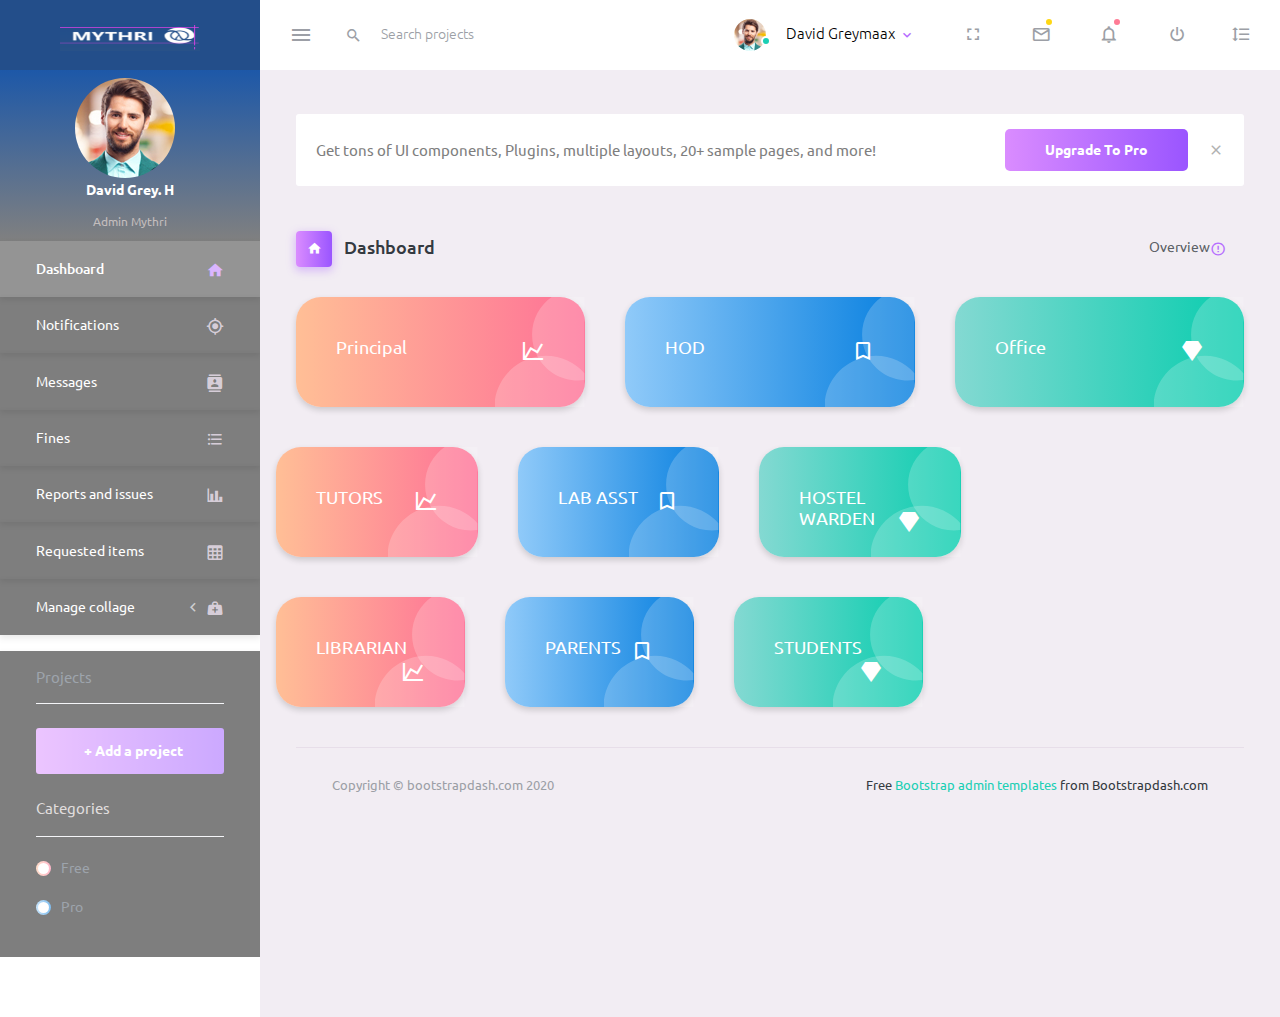
==== index.html @ 99cc6951 "Update index.html" ====
<!DOCTYPE html>
<html lang="en">
  <head>
    <!-- Required meta tags -->
    <meta charset="utf-8">
    <meta name="viewport" content="width=device-width, initial-scale=1, shrink-to-fit=no">
    <title>Purple Admin</title>
    <!-- plugins:css -->
    <link rel="stylesheet" href="assets/vendors/mdi/css/materialdesignicons.min.css">
    <link rel="stylesheet" href="assets/vendors/css/vendor.bundle.base.css">
    <!-- endinject -->
    <!-- Plugin css for this page -->
    <!-- End plugin css for this page -->
    <!-- inject:css -->
    <!-- endinject -->
    <!-- Layout styles -->
    <link rel="stylesheet" href="assets/css/style.css">
    <!-- End layout styles -->
    <link rel="shortcut icon" href="assets/images/favicon.ico" />
  </head>
  <body>
    <div class="container-scroller">
      <!-- partial:partials/_navbar.html -->
      <nav class="navbar default-layout-navbar col-lg-12 col-12 p-0 fixed-top d-flex flex-row">
        <div class="text-center navbar-brand-wrapper d-flex align-items-center justify-content-center">
          <a class="navbar-brand brand-logo" href="index.html"><img src="assets/images/logo.png" alt="logo" /></a>
          <a class="navbar-brand brand-logo-mini" href="index.html"><img src="assets/images/logo-mini.svg" alt="logo" /></a>
        </div>
        <div class="navbar-menu-wrapper d-flex align-items-stretch">
          <button class="navbar-toggler navbar-toggler align-self-center" type="button" data-toggle="minimize">
            <span class="mdi mdi-menu"></span>
          </button>
          <div class="search-field d-none d-md-block">
            <form class="d-flex align-items-center h-100" action="#">
              <div class="input-group">
                <div class="input-group-prepend bg-transparent">
                  <i class="input-group-text border-0 mdi mdi-magnify"></i>
                </div>
                <input type="text" class="form-control bg-transparent border-0" placeholder="Search projects">
              </div>
            </form>
          </div>
          <ul class="navbar-nav navbar-nav-right">
            <li class="nav-item nav-profile dropdown">
              <a class="nav-link dropdown-toggle" id="profileDropdown" href="#" data-toggle="dropdown" aria-expanded="false">
                <div class="nav-profile-img">
                  <img src="assets/images/faces/face1.jpg" alt="image">
                  <span class="availability-status online"></span>
                </div>
                <div class="nav-profile-text">
                  <p class="mb-1 text-black">David Greymaax</p>
                </div>
              </a>
              <div class="dropdown-menu navbar-dropdown" aria-labelledby="profileDropdown">
                <a class="dropdown-item" href="#">
                  <i class="mdi mdi-cached mr-2 text-success"></i> Activity Log </a>
                <div class="dropdown-divider"></div>
                <a class="dropdown-item" href="#">
                  <i class="mdi mdi-logout mr-2 text-primary"></i> Signout </a>
              </div>
            </li>
            <li class="nav-item d-none d-lg-block full-screen-link">
              <a class="nav-link">
                <i class="mdi mdi-fullscreen" id="fullscreen-button"></i>
              </a>
            </li>
            <li class="nav-item dropdown">
              <a class="nav-link count-indicator dropdown-toggle" id="messageDropdown" href="#" data-toggle="dropdown" aria-expanded="false">
                <i class="mdi mdi-email-outline"></i>
                <span class="count-symbol bg-warning"></span>
              </a>
              <div class="dropdown-menu dropdown-menu-right navbar-dropdown preview-list" aria-labelledby="messageDropdown">
                <h6 class="p-3 mb-0">Messages</h6>
                <div class="dropdown-divider"></div>
                <a class="dropdown-item preview-item">
                  <div class="preview-thumbnail">
                    <img src="assets/images/faces/face4.jpg" alt="image" class="profile-pic">
                  </div>
                  <div class="preview-item-content d-flex align-items-start flex-column justify-content-center">
                    <h6 class="preview-subject ellipsis mb-1 font-weight-normal">Mark send you a message</h6>
                    <p class="text-gray mb-0"> 1 Minutes ago </p>
                  </div>
                </a>
                <div class="dropdown-divider"></div>
                <a class="dropdown-item preview-item">
                  <div class="preview-thumbnail">
                    <img src="assets/images/faces/face2.jpg" alt="image" class="profile-pic">
                  </div>
                  <div class="preview-item-content d-flex align-items-start flex-column justify-content-center">
                    <h6 class="preview-subject ellipsis mb-1 font-weight-normal">Cregh send you a message</h6>
                    <p class="text-gray mb-0"> 15 Minutes ago </p>
                  </div>
                </a>
                <div class="dropdown-divider"></div>
                <a class="dropdown-item preview-item">
                  <div class="preview-thumbnail">
                    <img src="assets/images/faces/face3.jpg" alt="image" class="profile-pic">
                  </div>
                  <div class="preview-item-content d-flex align-items-start flex-column justify-content-center">
                    <h6 class="preview-subject ellipsis mb-1 font-weight-normal">Profile picture updated</h6>
                    <p class="text-gray mb-0"> 18 Minutes ago </p>
                  </div>
                </a>
                <div class="dropdown-divider"></div>
                <h6 class="p-3 mb-0 text-center">4 new messages</h6>
              </div>
            </li>
            <li class="nav-item dropdown">
              <a class="nav-link count-indicator dropdown-toggle" id="notificationDropdown" href="#" data-toggle="dropdown">
                <i class="mdi mdi-bell-outline"></i>
                <span class="count-symbol bg-danger"></span>
              </a>
              <div class="dropdown-menu dropdown-menu-right navbar-dropdown preview-list" aria-labelledby="notificationDropdown">
                <h6 class="p-3 mb-0">Notifications</h6>
                <div class="dropdown-divider"></div>
                <a class="dropdown-item preview-item">
                  <div class="preview-thumbnail">
                    <div class="preview-icon bg-success">
                      <i class="mdi mdi-calendar"></i>
                    </div>
                  </div>
                  <div class="preview-item-content d-flex align-items-start flex-column justify-content-center">
                    <h6 class="preview-subject font-weight-normal mb-1">Event today</h6>
                    <p class="text-gray ellipsis mb-0"> Just a reminder that you have an event today </p>
                  </div>
                </a>
                <div class="dropdown-divider"></div>
                <a class="dropdown-item preview-item">
                  <div class="preview-thumbnail">
                    <div class="preview-icon bg-warning">
                      <i class="mdi mdi-settings"></i>
                    </div>
                  </div>
                  <div class="preview-item-content d-flex align-items-start flex-column justify-content-center">
                    <h6 class="preview-subject font-weight-normal mb-1">Settings</h6>
                    <p class="text-gray ellipsis mb-0"> Update dashboard </p>
                  </div>
                </a>
                <div class="dropdown-divider"></div>
                <a class="dropdown-item preview-item">
                  <div class="preview-thumbnail">
                    <div class="preview-icon bg-info">
                      <i class="mdi mdi-link-variant"></i>
                    </div>
                  </div>
                  <div class="preview-item-content d-flex align-items-start flex-column justify-content-center">
                    <h6 class="preview-subject font-weight-normal mb-1">Launch Admin</h6>
                    <p class="text-gray ellipsis mb-0"> New admin wow! </p>
                  </div>
                </a>
                <div class="dropdown-divider"></div>
                <h6 class="p-3 mb-0 text-center">See all notifications</h6>
              </div>
            </li>
            <li class="nav-item nav-logout d-none d-lg-block">
              <a class="nav-link" href="#">
                <i class="mdi mdi-power"></i>
              </a>
            </li>
            <li class="nav-item nav-settings d-none d-lg-block">
              <a class="nav-link" href="#">
                <i class="mdi mdi-format-line-spacing"></i>
              </a>
            </li>
          </ul>
          <button class="navbar-toggler navbar-toggler-right d-lg-none align-self-center" type="button" data-toggle="offcanvas">
            <span class="mdi mdi-menu"></span>
          </button>
        </div>
      </nav>
      <!-- partial -->
      <div class="container-fluid page-body-wrapper">
        <!-- partial:partials/_sidebar.html -->
        <nav class="sidebar sidebar-offcanvas" id="sidebar">
          <ul class="nav">
            <li class="prof">
              <a href="#" class="nav-link">
                <div class="nav-profile-image">
                  <img src="assets/images/faces/face1.jpg" alt="profile"  class="prof-img">
                  <span class="login-status online"></span>
                  <!--change to offline or busy as needed-->
                </div>
                <div class="nav-profile-text d-flex flex-column">
                  <span class="font-weight-bold mb-2" style="text-align: center;">David Grey. H</span>
                  <span class="text-secondary text-small" style="text-align: center;">Admin Mythri</span>
                </div>
                <i class="mdi mdi-bookmark-check text-success nav-profile-badge"></i>
              </a>
            </li>
            <li class="nav-item">
              <a class="nav-link" href="index.html">
                <span class="menu-title">Dashboard</span>
                <i class="mdi mdi-home menu-icon"></i>
              </a>
            </li>
            <li class="nav-item">
              <a class="nav-link" data-toggle="collapse" href="#ui-basic" aria-expanded="false" aria-controls="ui-basic">
                <span class="menu-title">Notifications</span>
                
                <i class="mdi mdi-crosshairs-gps menu-icon"></i>
              </a>
              
            </li>
            <li class="nav-item">
              <a class="nav-link" href="pages/icons/mdi.html">
                <span class="menu-title">Messages</span>
                <i class="mdi mdi-contacts menu-icon"></i>
              </a>
            </li>
            <li class="nav-item">
              <a class="nav-link" href="pages/forms/basic_elements.html">
                <span class="menu-title">Fines</span>
                <i class="mdi mdi-format-list-bulleted menu-icon"></i>
              </a>
            </li>
            <li class="nav-item">
              <a class="nav-link" href="pages/charts/chartjs.html">
                <span class="menu-title">Reports and issues</span>
                <i class="mdi mdi-chart-bar menu-icon"></i>
              </a>
            </li>
            <li class="nav-item">
              <a class="nav-link" href="pages/tables/basic-table.html">
                <span class="menu-title">Requested items</span>
                <i class="mdi mdi-table-large menu-icon"></i>
              </a>
            </li>
            <li class="nav-item">
              <a class="nav-link" data-toggle="collapse" href="#general-pages" aria-expanded="false" aria-controls="general-pages">
                <span class="menu-title">Manage collage</span>
                <i class="menu-arrow"></i>
                <i class="mdi mdi-medical-bag menu-icon"></i>
              </a>
              <div class="collapse" id="general-pages">
                <ul class="nav flex-column sub-menu">
                  <li class="nav-item"> <a class="nav-link" href="pages/samples/blank-page.html"> Blank Page </a></li>
                  <li class="nav-item"> <a class="nav-link" href="pages/samples/login.html"> Login </a></li>
                  <li class="nav-item"> <a class="nav-link" href="pages/samples/register.html"> Register </a></li>
                  <li class="nav-item"> <a class="nav-link" href="pages/samples/error-404.html"> 404 </a></li>
                  <li class="nav-item"> <a class="nav-link" href="pages/samples/error-500.html"> 500 </a></li>
                </ul>
              </div>
            </li>
            <li class="nav-item sidebar-actions">
              <span class="nav-link">
                <div class="border-bottom">
                  <h6 class="font-weight-normal mb-3">Projects</h6>
                </div>
                <button class="btn btn-block btn-lg btn-gradient-primary mt-4">+ Add a project</button>
                <div class="mt-4">
                  <div class="border-bottom">
                    <p class="text-secondary">Categories</p>
                  </div>
                  <ul class="gradient-bullet-list mt-4">
                    <li>Free</li>
                    <li>Pro</li>
                  </ul>
                </div>
              </span>
            </li>
          </ul>
        </nav>
        <!-- partial -->
        <div class="main-panel">
          <div class="content-wrapper">
            <div class="row" id="proBanner">
              <div class="col-12">
                <span class="d-flex align-items-center purchase-popup">
                  <p>Get tons of UI components, Plugins, multiple layouts, 20+ sample pages, and more!</p>
                  <a href="https://www.bootstrapdash.com/product/purple-bootstrap-admin-template?utm_source=organic&utm_medium=banner&utm_campaign=free-preview" target="_blank" class="btn download-button purchase-button ml-auto">Upgrade To Pro</a>
                  <i class="mdi mdi-close" id="bannerClose"></i>
                </span>
              </div>
            </div>
            <div class="page-header">
              <h3 class="page-title">
                <span class="page-title-icon bg-gradient-primary text-white mr-2">
                  <i class="mdi mdi-home"></i>
                </span> Dashboard
              </h3>
              <nav aria-label="breadcrumb">
                <ul class="breadcrumb">
                  <li class="breadcrumb-item active" aria-current="page">
                    <span></span>Overview <i class="mdi mdi-alert-circle-outline icon-sm text-primary align-middle"></i>
                  </li>
                </ul>
              </nav>
            </div>
            
            <div class="row">
              <div class="col-md-4 stretch-card grid-margin">
                <div class="card bg-gradient-danger card-img-holder text-white">
                  <div class="dash-card">
                    <img src="assets/images/dashboard/circle.svg" class="card-img-absolute" alt="circle-image" />
                    <h4 class="font-weight-normal mb-3">Principal <i class="mdi mdi-chart-line mdi-24px float-right"></i>
                    </h4>
                    
                  </div>
                </div>
              </div>
              <div class="col-md-4 stretch-card grid-margin">
                <div class="card bg-gradient-info card-img-holder text-white">
                  <div class="card-body">
                    <img src="assets/images/dashboard/circle.svg" class="card-img-absolute" alt="circle-image" />
                    <h4 class="font-weight-normal mb-3">HOD <i class="mdi mdi-bookmark-outline mdi-24px float-right"></i>
                    </h4>
                    
                  </div>
                </div>
              </div>
              <div class="col-md-4 stretch-card grid-margin">
                <div class="card bg-gradient-success card-img-holder text-white">
                  <div class="card-body">
                    <img src="assets/images/dashboard/circle.svg" class="card-img-absolute" alt="circle-image" />
                    <h4 class="font-weight-normal mb-3">Office <i class="mdi mdi-diamond mdi-24px float-right"></i>
                    </h4>
                    
                  </div>
                </div>
              </div>
            </div>
            <div class="row">
              
              <div class="row">
                <div class="col-md-4 stretch-card grid-margin">
                  <div class="card bg-gradient-danger card-img-holder text-white">
                    <div class="dash-card">
                      <img src="assets/images/dashboard/circle.svg" class="card-img-absolute" alt="circle-image" />
                      <h4 class="font-weight-normal mb-3">TUTORS <i class="mdi mdi-chart-line mdi-24px float-right"></i>
                      </h4>
                      
                    </div>
                  </div>
                </div>
                <div class="col-md-4 stretch-card grid-margin">
                  <div class="card bg-gradient-info card-img-holder text-white">
                    <div class="card-body">
                      <img src="assets/images/dashboard/circle.svg" class="card-img-absolute" alt="circle-image" />
                      <h4 class="font-weight-normal mb-3">LAB ASST <i class="mdi mdi-bookmark-outline mdi-24px float-right"></i>
                      </h4>
                      
                    </div>
                  </div>
                </div>
                <div class="col-md-4 stretch-card grid-margin">
                  <div class="card bg-gradient-success card-img-holder text-white">
                    <div class="card-body">
                      <img src="assets/images/dashboard/circle.svg" class="card-img-absolute" alt="circle-image" />
                      <h4 class="font-weight-normal mb-3">HOSTEL WARDEN <i class="mdi mdi-diamond mdi-24px float-right"></i>
                      </h4>
                      
                    </div>
                  </div>
                </div>
              </div>
              
              <div class="row">
                <div class="col-md-4 stretch-card grid-margin">
                  <div class="card bg-gradient-danger card-img-holder text-white">
                    <div class="dash-card">
                      <img src="assets/images/dashboard/circle.svg" class="card-img-absolute" alt="circle-image" />
                      <h4 class="font-weight-normal mb-3">LIBRARIAN <i class="mdi mdi-chart-line mdi-24px float-right"></i>
                      </h4>
                      
                    </div>
                  </div>
                </div>
                <div class="col-md-4 stretch-card grid-margin">
                  <div class="card bg-gradient-info card-img-holder text-white">
                    <div class="card-body">
                      <img src="assets/images/dashboard/circle.svg" class="card-img-absolute" alt="circle-image" />
                      <h4 class="font-weight-normal mb-3">PARENTS <i class="mdi mdi-bookmark-outline mdi-24px float-right"></i>
                      </h4>
                      
                    </div>
                  </div>
                </div>
                <div class="col-md-4 stretch-card grid-margin">
                  <div class="card bg-gradient-success card-img-holder text-white">
                    <div class="card-body">
                      <img src="assets/images/dashboard/circle.svg" class="card-img-absolute" alt="circle-image" />
                      <h4 class="font-weight-normal mb-3">STUDENTS <i class="mdi mdi-diamond mdi-24px float-right"></i>
                      </h4>
                      
                    </div>
                  </div>
                </div>
              </div>
              <div class="row">
                
              
            </div>
            
            <div class="row">
              
            </div>
            <div class="row">
              
              
            </div>
          </div>
          <!-- content-wrapper ends -->
          <!-- partial:partials/_footer.html -->
          <footer class="footer">
            <div class="container-fluid clearfix">
              <span class="text-muted d-block text-center text-sm-left d-sm-inline-block">Copyright © bootstrapdash.com 2020</span>
              <span class="float-none float-sm-right d-block mt-1 mt-sm-0 text-center"> Free <a href="https://www.bootstrapdash.com/bootstrap-admin-template/" target="_blank">Bootstrap admin templates </a> from Bootstrapdash.com</span>
            </div>
          </footer>
          <!-- partial -->
        </div>
        <!-- main-panel ends -->
      </div>
      <!-- page-body-wrapper ends -->
    </div>
    <!-- container-scroller -->
    <!-- plugins:js -->
    <script src="assets/vendors/js/vendor.bundle.base.js"></script>
    <!-- endinject -->
    <!-- Plugin js for this page -->
    <script src="assets/vendors/chart.js/Chart.min.js"></script>
    <!-- End plugin js for this page -->
    <!-- inject:js -->
    <script src="assets/js/off-canvas.js"></script>
    <script src="assets/js/hoverable-collapse.js"></script>
    <script src="assets/js/misc.js"></script>
    <!-- endinject -->
    <!-- Custom js for this page -->
    <script src="assets/js/dashboard.js"></script>
    <script src="assets/js/todolist.js"></script>
    <!-- End custom js for this page -->
  </body>
</html>
---- assets/vendors/css/vendor.bundle.base.css ----
/*
 * Container style
 */
.ps {
  overflow: hidden !important;
  overflow-anchor: none;
  -ms-overflow-style: none;
  touch-action: auto;
  -ms-touch-action: auto;
}

/*
 * Scrollbar rail styles
 */
.ps__rail-x {
  display: none;
  opacity: 0;
  transition: background-color .2s linear, opacity .2s linear;
  -webkit-transition: background-color .2s linear, opacity .2s linear;
  height: 15px;
  /* there must be 'bottom' or 'top' for ps__rail-x */
  bottom: 0px;
  /* please don't change 'position' */
  position: absolute;
}

.ps__rail-y {
  display: none;
  opacity: 0;
  transition: background-color .2s linear, opacity .2s linear;
  -webkit-transition: background-color .2s linear, opacity .2s linear;
  width: 15px;
  /* there must be 'right' or 'left' for ps__rail-y */
  right: 0;
  /* please don't change 'position' */
  position: absolute;
}

.ps--active-x > .ps__rail-x,
.ps--active-y > .ps__rail-y {
  display: block;
  background-color: transparent;
}

.ps:hover > .ps__rail-x,
.ps:hover > .ps__rail-y,
.ps--focus > .ps__rail-x,
.ps--focus > .ps__rail-y,
.ps--scrolling-x > .ps__rail-x,
.ps--scrolling-y > .ps__rail-y {
  opacity: 0.6;
}

.ps .ps__rail-x:hover,
.ps .ps__rail-y:hover,
.ps .ps__rail-x:focus,
.ps .ps__rail-y:focus,
.ps .ps__rail-x.ps--clicking,
.ps .ps__rail-y.ps--clicking {
  background-color: #eee;
  opacity: 0.9;
}

/*
 * Scrollbar thumb styles
 */
.ps__thumb-x {
  background-color: #aaa;
  border-radius: 6px;
  transition: background-color .2s linear, height .2s ease-in-out;
  -webkit-transition: background-color .2s linear, height .2s ease-in-out;
  height: 6px;
  /* there must be 'bottom' for ps__thumb-x */
  bottom: 2px;
  /* please don't change 'position' */
  position: absolute;
}

.ps__thumb-y {
  background-color: #aaa;
  border-radius: 6px;
  transition: background-color .2s linear, width .2s ease-in-out;
  -webkit-transition: background-color .2s linear, width .2s ease-in-out;
  width: 6px;
  /* there must be 'right' for ps__thumb-y */
  right: 2px;
  /* please don't change 'position' */
  position: absolute;
}

.ps__rail-x:hover > .ps__thumb-x,
.ps__rail-x:focus > .ps__thumb-x,
.ps__rail-x.ps--clicking .ps__thumb-x {
  background-color: #999;
  height: 11px;
}

.ps__rail-y:hover > .ps__thumb-y,
.ps__rail-y:focus > .ps__thumb-y,
.ps__rail-y.ps--clicking .ps__thumb-y {
  background-color: #999;
  width: 11px;
}

/* MS supports */
@supports (-ms-overflow-style: none) {
  .ps {
    overflow: auto !important;
  }
}

@media screen and (-ms-high-contrast: active), (-ms-high-contrast: none) {
  .ps {
    overflow: auto !important;
  }
}
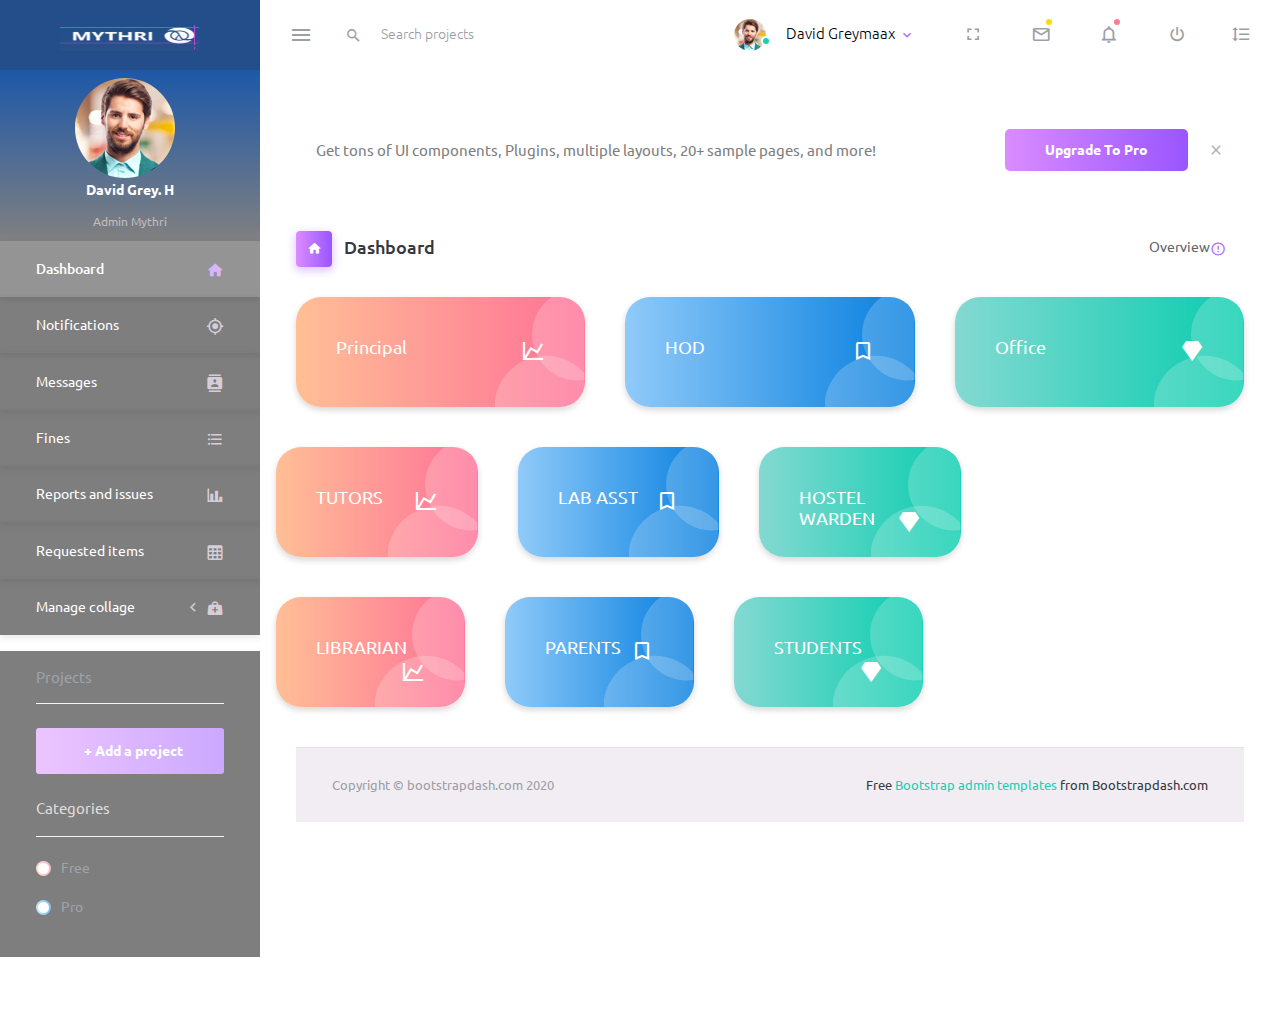
==== commit 9cd95b46: "edits" ====
--- a/index.html
+++ b/index.html
@@ -194,7 +194,7 @@
               </a>
             </li>
             <li class="nav-item">
-              <a class="nav-link" data-toggle="collapse" href="#ui-basic" aria-expanded="false" aria-controls="ui-basic">
+              <a class="nav-link" href="notification.html">
                 <span class="menu-title">Notifications</span>
                 
                 <i class="mdi mdi-crosshairs-gps menu-icon"></i>
@@ -220,7 +220,7 @@
               </a>
             </li>
             <li class="nav-item">
-              <a class="nav-link" href="pages/tables/basic-table.html">
+              <a class="nav-link" href="req.html">
                 <span class="menu-title">Requested items</span>
                 <i class="mdi mdi-table-large menu-icon"></i>
               </a>
--- a/assets/css/style.css
+++ b/assets/css/style.css
@@ -13602,11 +13602,40 @@
       width: 100%; } }
 
 .content-wrapper {
-  background: #f2edf3;
+  background: #ffffff;
   padding: 2.75rem 2.25rem;
   width: 100%;
   -webkit-box-flex: 1;
   -ms-flex-positive: 1;
   flex-grow: 1; }
+  .noti-box{
+    width:600px;
+    height:300px;
+    border:1px solid #000;
+    margin-left: 150px;
+    margin-top: 150px;
+  }
+  .noti-box2{
+    margin-left: 150px;
+    margin-top: 20px;
+    font-family: "ubuntu-bold", sans-serif;
+    
+  }
+  .w3review{
+
+  }
+  .but {
+    background-color: #0E46A0; /* Green */
+    border: none;
+    color: white;
+    padding: 10px 32px;
+    text-align: center;
+    text-decoration: none;
+    display: inline-block;
+    font-size: 16px;
+    margin-top: 15px;
+    margin-left: 412px;
+
+  }
 
 /*# sourceMappingURL=style.css.map */
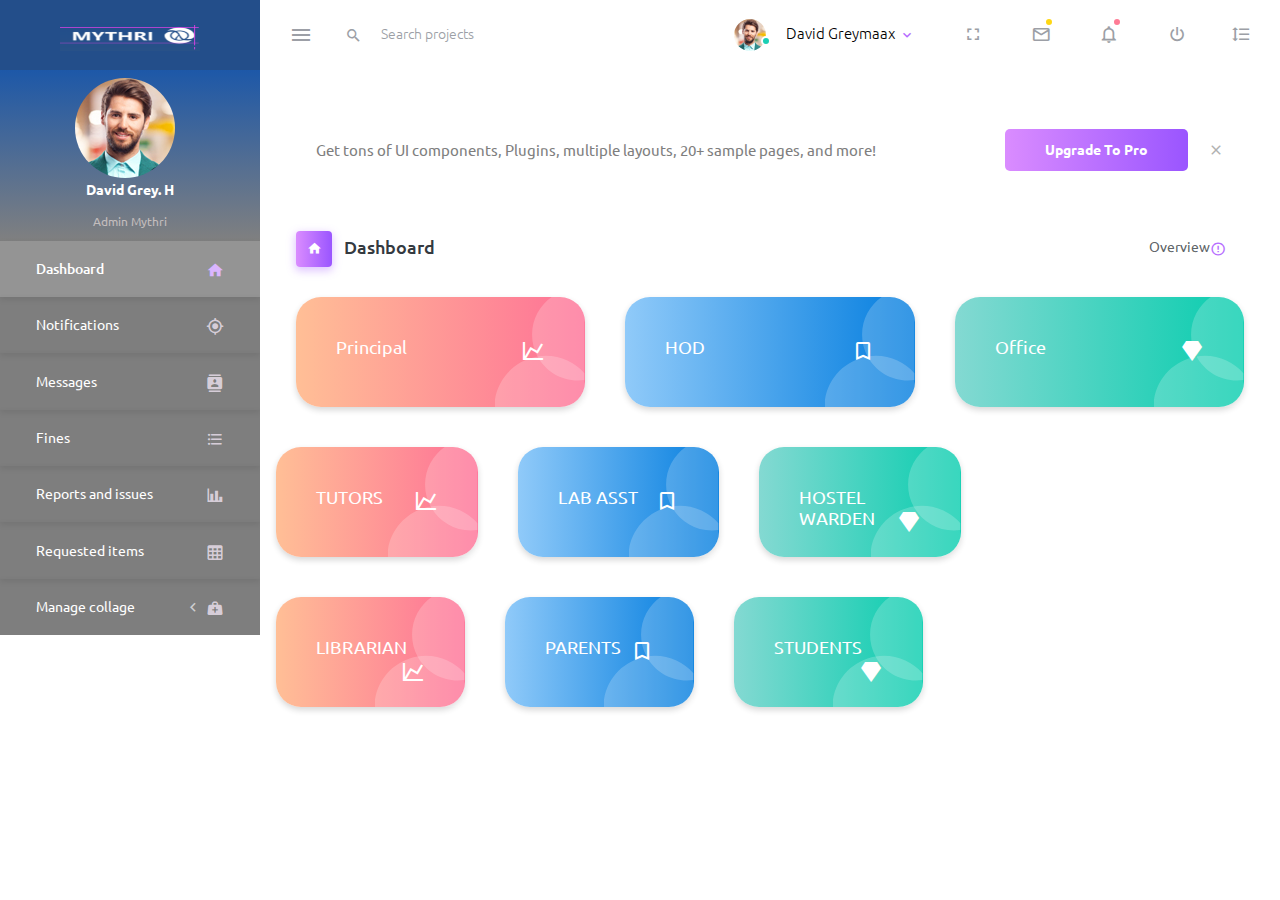
==== commit 28421186: "reg" ====
--- a/index.html
+++ b/index.html
@@ -241,23 +241,7 @@
                 </ul>
               </div>
             </li>
-            <li class="nav-item sidebar-actions">
-              <span class="nav-link">
-                <div class="border-bottom">
-                  <h6 class="font-weight-normal mb-3">Projects</h6>
-                </div>
-                <button class="btn btn-block btn-lg btn-gradient-primary mt-4">+ Add a project</button>
-                <div class="mt-4">
-                  <div class="border-bottom">
-                    <p class="text-secondary">Categories</p>
-                  </div>
-                  <ul class="gradient-bullet-list mt-4">
-                    <li>Free</li>
-                    <li>Pro</li>
-                  </ul>
-                </div>
-              </span>
-            </li>
+            
           </ul>
         </nav>
         <!-- partial -->
@@ -401,12 +385,7 @@
           </div>
           <!-- content-wrapper ends -->
           <!-- partial:partials/_footer.html -->
-          <footer class="footer">
-            <div class="container-fluid clearfix">
-              <span class="text-muted d-block text-center text-sm-left d-sm-inline-block">Copyright © bootstrapdash.com 2020</span>
-              <span class="float-none float-sm-right d-block mt-1 mt-sm-0 text-center"> Free <a href="https://www.bootstrapdash.com/bootstrap-admin-template/" target="_blank">Bootstrap admin templates </a> from Bootstrapdash.com</span>
-            </div>
-          </footer>
+          
           <!-- partial -->
         </div>
         <!-- main-panel ends -->
--- a/assets/css/style.css
+++ b/assets/css/style.css
@@ -13637,5 +13637,23 @@
     margin-left: 412px;
 
   }
+  .but2{
+    background: transparent linear-gradient(129deg, #EBF5F8 0%, #5254D6 100%) 0% 0% no-repeat padding-box;
+    box-shadow: 0px 3px 6px #00000029;
+    border-radius: 25px;
+    opacity: 1;
+    height: 120px;
+    width: 200px;
+    margin-top: -40px;
+    margin-left: -46px;
+  }
+  .smallblock{
+    width:600px;
+    height:50px;
+    border:1px solid #000;
+    margin-left: 100px;
+    margin-top: 10px;
+    border-radius: 10px;
+  }
 
 /*# sourceMappingURL=style.css.map */
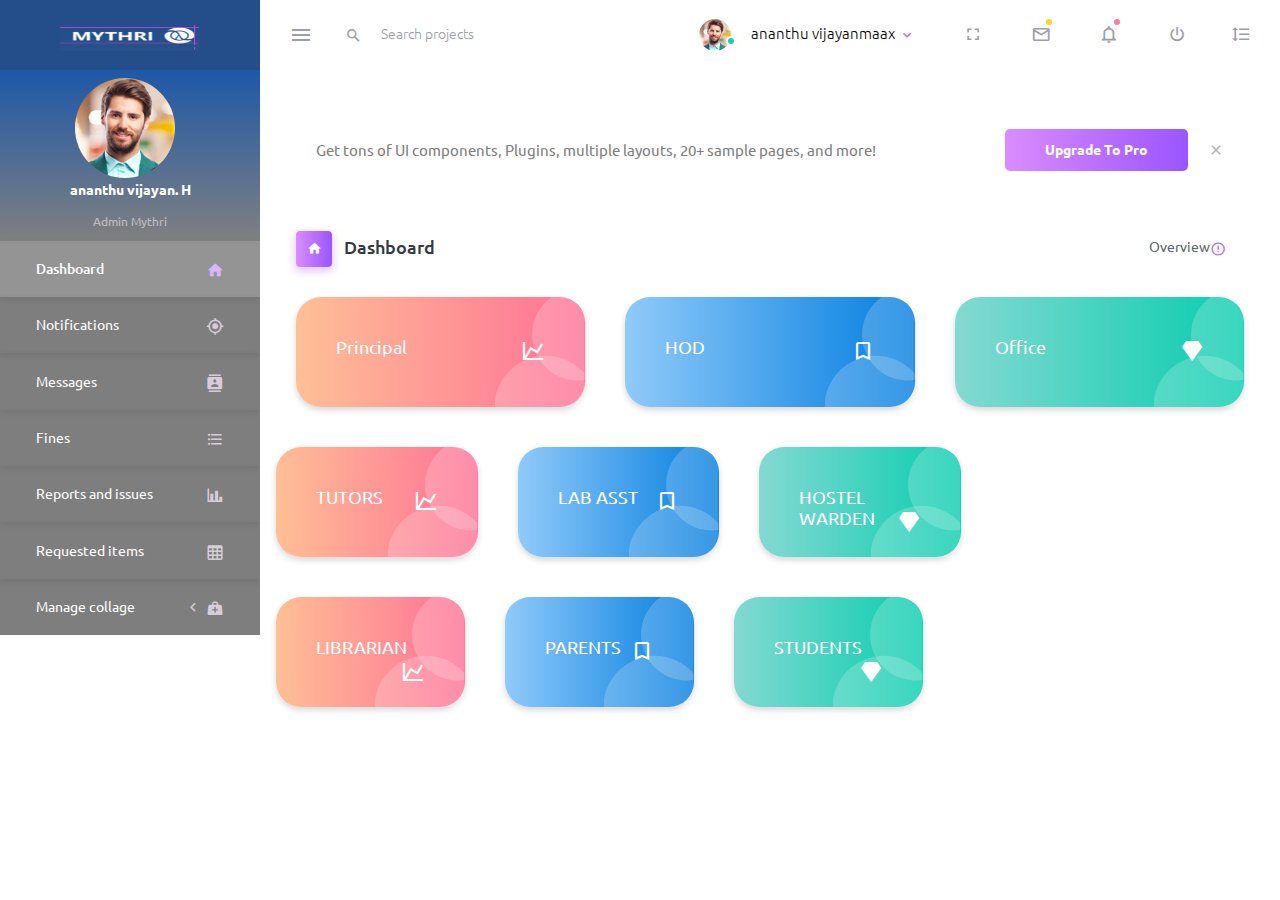
==== commit 22ef89d6: "jf" ====
--- a/index.html
+++ b/index.html
@@ -48,7 +48,7 @@
                   <span class="availability-status online"></span>
                 </div>
                 <div class="nav-profile-text">
-                  <p class="mb-1 text-black">David Greymaax</p>
+                  <p class="mb-1 text-black">ananthu vijayanmaax</p>
                 </div>
               </a>
               <div class="dropdown-menu navbar-dropdown" aria-labelledby="profileDropdown">
@@ -181,7 +181,7 @@
                   <!--change to offline or busy as needed-->
                 </div>
                 <div class="nav-profile-text d-flex flex-column">
-                  <span class="font-weight-bold mb-2" style="text-align: center;">David Grey. H</span>
+                  <span class="font-weight-bold mb-2" style="text-align: center;">ananthu vijayan. H</span>
                   <span class="text-secondary text-small" style="text-align: center;">Admin Mythri</span>
                 </div>
                 <i class="mdi mdi-bookmark-check text-success nav-profile-badge"></i>
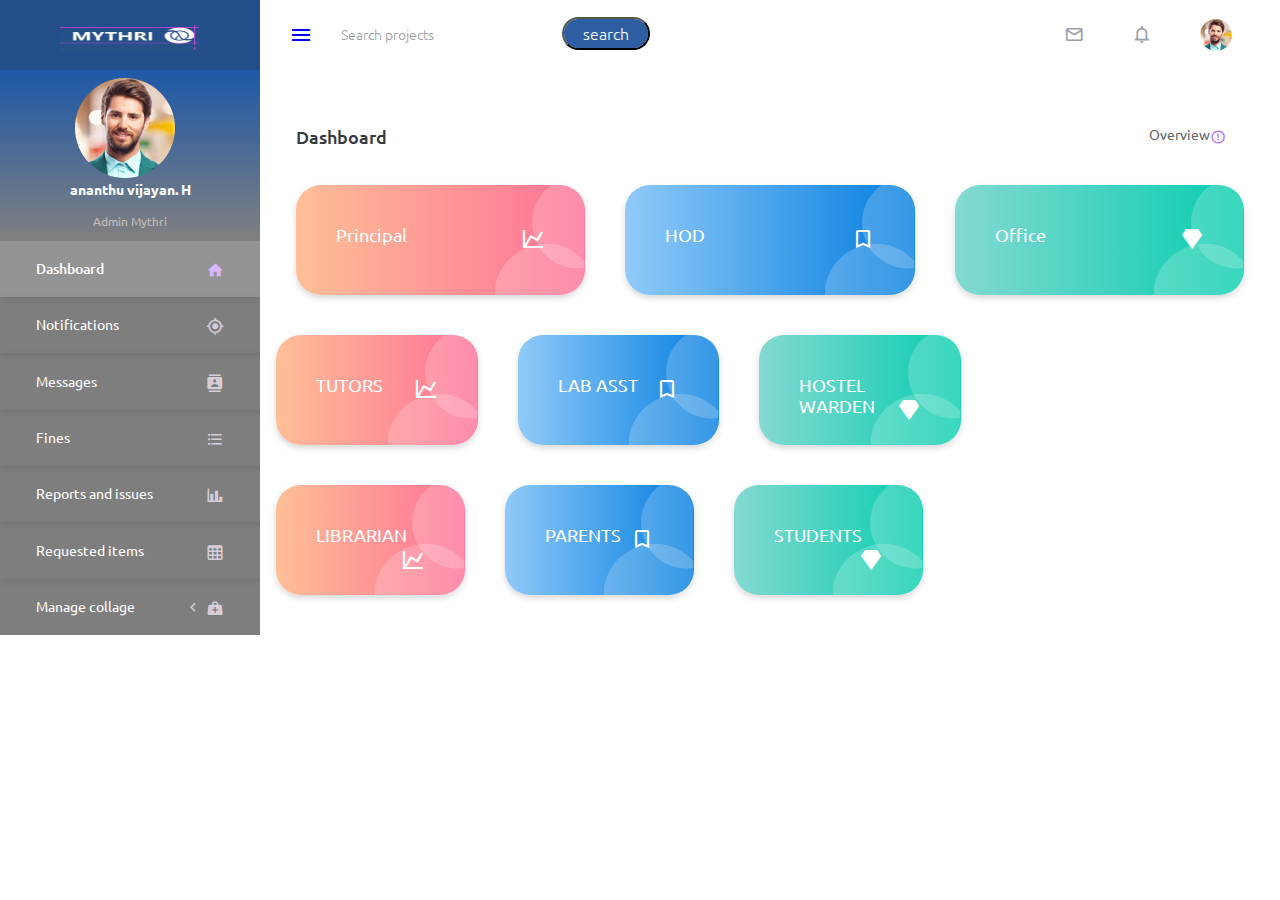
==== commit b35d29b4: "edits" ====
--- a/index.html
+++ b/index.html
@@ -33,139 +33,119 @@
           <div class="search-field d-none d-md-block">
             <form class="d-flex align-items-center h-100" action="#">
               <div class="input-group">
-                <div class="input-group-prepend bg-transparent">
-                  <i class="input-group-text border-0 mdi mdi-magnify"></i>
-                </div>
-                <input type="text" class="form-control bg-transparent border-0" placeholder="Search projects">
+                
+                <input type="text" class="form-control bg-transparent border-0" placeholder="Search projects" style="color: #ffffff;">
+                <button style="background: #2D5EA1 0% 0% no-repeat padding-box;
+                border-radius: 22px;
+                opacity: 1;    width: 88px;
+    height: 33px;margin-top: 5px;color: #ffffff;">search</button>
               </div>
             </form>
           </div>
           <ul class="navbar-nav navbar-nav-right">
-            <li class="nav-item nav-profile dropdown">
-              <a class="nav-link dropdown-toggle" id="profileDropdown" href="#" data-toggle="dropdown" aria-expanded="false">
+            
+            
+            <li class="nav-item dropdown">
+              <a class="nav-link  -toggle" id="messageDropdown" href="#" data-toggle="dropdown" aria-expanded="false">
+                <i class="mdi mdi-email-outline"></i>
+                <span class="count-symbol bg-warning"></span>
+              </a>
+              <div class="dropdown-menu dropdown-menu-right navbar-dropdown preview-list" aria-labelledby="messageDropdown">
+                <h6 class="p-3 mb-0">Messages</h6>
+                <div class="dropdown-divider"></div>
+                <a class="dropdown-item preview-item">
+                  <div class="preview-thumbnail">
+                    <img src="assets/images/faces/face4.jpg" alt="image" class="profile-pic">
+                  </div>
+                  <div class="preview-item-content d-flex align-items-start flex-column justify-content-center">
+                    <h6 class="preview-subject ellipsis mb-1 font-weight-normal">Mark send you a message</h6>
+                    <p class="text-gray mb-0"> 1 Minutes ago </p>
+                  </div>
+                </a>
+                <div class="dropdown-divider"></div>
+                <a class="dropdown-item preview-item">
+                  <div class="preview-thumbnail">
+                    <img src="assets/images/faces/face2.jpg" alt="image" class="profile-pic">
+                  </div>
+                  <div class="preview-item-content d-flex align-items-start flex-column justify-content-center">
+                    <h6 class="preview-subject ellipsis mb-1 font-weight-normal">Cregh send you a message</h6>
+                    <p class="text-gray mb-0"> 15 Minutes ago </p>
+                  </div>
+                </a>
+                <div class="dropdown-divider"></div>
+                <a class="dropdown-item preview-item">
+                  <div class="preview-thumbnail">
+                    <img src="assets/images/faces/face3.jpg" alt="image" class="profile-pic">
+                  </div>
+                  <div class="preview-item-content d-flex align-items-start flex-column justify-content-center">
+                    <h6 class="preview-subject ellipsis mb-1 font-weight-normal">Profile picture updated</h6>
+                    <p class="text-gray mb-0"> 18 Minutes ago </p>
+                  </div>
+                </a>
+                <div class="dropdown-divider"></div>
+                <h6 class="p-3 mb-0 text-center">4 new messages</h6>
+              </div>
+            </li>
+            <li class="nav-item dropdown">
+              <a class="nav-link -toggle" id="notificationDropdown" href="#" data-toggle="dropdown">
+                <i class="mdi mdi-bell-outline"></i>
+                <span class=" bg-danger"></span>
+              </a>
+              <div class="dropdown-menu dropdown-menu-right navbar-dropdown preview-list" aria-labelledby="notificationDropdown">
+                <h6 class="p-3 mb-0">Notifications</h6>
+                <div class="dropdown-divider"></div>
+                <a class="dropdown-item preview-item">
+                  <div class="preview-thumbnail">
+                    <div class="preview-icon bg-success">
+                      <i class="mdi mdi-calendar"></i>
+                    </div>
+                  </div>
+                  <div class="preview-item-content d-flex align-items-start flex-column justify-content-center">
+                    <h6 class="preview-subject font-weight-normal mb-1">Event today</h6>
+                    <p class="text-gray ellipsis mb-0"> Just a reminder that you have an event today </p>
+                  </div>
+                </a>
+                <div class="dropdown-divider"></div>
+                <a class="dropdown-item preview-item">
+                  <div class="preview-thumbnail">
+                    <div class="preview-icon bg-warning">
+                      <i class="mdi mdi-settings"></i>
+                    </div>
+                  </div>
+                  <div class="preview-item-content d-flex align-items-start flex-column justify-content-center">
+                    <h6 class="preview-subject font-weight-normal mb-1">Settings</h6>
+                    <p class="text-gray ellipsis mb-0"> Update dashboard </p>
+                  </div>
+                </a>
+                <div class="dropdown-divider"></div>
+                <a class="dropdown-item preview-item">
+                  <div class="preview-thumbnail">
+                    <div class="preview-icon bg-info">
+                      <i class="mdi mdi-link-variant"></i>
+                    </div>
+                  </div>
+                  <div class="preview-item-content d-flex align-items-start flex-column justify-content-center">
+                    <h6 class="preview-subject font-weight-normal mb-1">Launch Admin</h6>
+                    <p class="text-gray ellipsis mb-0"> New admin wow! </p>
+                  </div>
+                </a>
+                <div class="dropdown-divider"></div>
+                <h6 class="p-3 mb-0 text-center">See all notifications</h6>
+              </div>
+            </li>
+            
+            <li class="nav-item nav-profile">
+              <a class="nav-link -toggle" id="profileDropdown" href="#" data-toggle="dropdown" aria-expanded="false">
                 <div class="nav-profile-img">
                   <img src="assets/images/faces/face1.jpg" alt="image">
-                  <span class="availability-status online"></span>
-                </div>
-                <div class="nav-profile-text">
-                  <p class="mb-1 text-black">ananthu vijayanmaax</p>
-                </div>
-              </a>
-              <div class="dropdown-menu navbar-dropdown" aria-labelledby="profileDropdown">
-                <a class="dropdown-item" href="#">
-                  <i class="mdi mdi-cached mr-2 text-success"></i> Activity Log </a>
-                <div class="dropdown-divider"></div>
-                <a class="dropdown-item" href="#">
-                  <i class="mdi mdi-logout mr-2 text-primary"></i> Signout </a>
-              </div>
-            </li>
-            <li class="nav-item d-none d-lg-block full-screen-link">
-              <a class="nav-link">
-                <i class="mdi mdi-fullscreen" id="fullscreen-button"></i>
-              </a>
-            </li>
-            <li class="nav-item dropdown">
-              <a class="nav-link count-indicator dropdown-toggle" id="messageDropdown" href="#" data-toggle="dropdown" aria-expanded="false">
-                <i class="mdi mdi-email-outline"></i>
-                <span class="count-symbol bg-warning"></span>
-              </a>
-              <div class="dropdown-menu dropdown-menu-right navbar-dropdown preview-list" aria-labelledby="messageDropdown">
-                <h6 class="p-3 mb-0">Messages</h6>
-                <div class="dropdown-divider"></div>
-                <a class="dropdown-item preview-item">
-                  <div class="preview-thumbnail">
-                    <img src="assets/images/faces/face4.jpg" alt="image" class="profile-pic">
-                  </div>
-                  <div class="preview-item-content d-flex align-items-start flex-column justify-content-center">
-                    <h6 class="preview-subject ellipsis mb-1 font-weight-normal">Mark send you a message</h6>
-                    <p class="text-gray mb-0"> 1 Minutes ago </p>
-                  </div>
-                </a>
-                <div class="dropdown-divider"></div>
-                <a class="dropdown-item preview-item">
-                  <div class="preview-thumbnail">
-                    <img src="assets/images/faces/face2.jpg" alt="image" class="profile-pic">
-                  </div>
-                  <div class="preview-item-content d-flex align-items-start flex-column justify-content-center">
-                    <h6 class="preview-subject ellipsis mb-1 font-weight-normal">Cregh send you a message</h6>
-                    <p class="text-gray mb-0"> 15 Minutes ago </p>
-                  </div>
-                </a>
-                <div class="dropdown-divider"></div>
-                <a class="dropdown-item preview-item">
-                  <div class="preview-thumbnail">
-                    <img src="assets/images/faces/face3.jpg" alt="image" class="profile-pic">
-                  </div>
-                  <div class="preview-item-content d-flex align-items-start flex-column justify-content-center">
-                    <h6 class="preview-subject ellipsis mb-1 font-weight-normal">Profile picture updated</h6>
-                    <p class="text-gray mb-0"> 18 Minutes ago </p>
-                  </div>
-                </a>
-                <div class="dropdown-divider"></div>
-                <h6 class="p-3 mb-0 text-center">4 new messages</h6>
-              </div>
-            </li>
-            <li class="nav-item dropdown">
-              <a class="nav-link count-indicator dropdown-toggle" id="notificationDropdown" href="#" data-toggle="dropdown">
-                <i class="mdi mdi-bell-outline"></i>
-                <span class="count-symbol bg-danger"></span>
-              </a>
-              <div class="dropdown-menu dropdown-menu-right navbar-dropdown preview-list" aria-labelledby="notificationDropdown">
-                <h6 class="p-3 mb-0">Notifications</h6>
-                <div class="dropdown-divider"></div>
-                <a class="dropdown-item preview-item">
-                  <div class="preview-thumbnail">
-                    <div class="preview-icon bg-success">
-                      <i class="mdi mdi-calendar"></i>
-                    </div>
-                  </div>
-                  <div class="preview-item-content d-flex align-items-start flex-column justify-content-center">
-                    <h6 class="preview-subject font-weight-normal mb-1">Event today</h6>
-                    <p class="text-gray ellipsis mb-0"> Just a reminder that you have an event today </p>
-                  </div>
-                </a>
-                <div class="dropdown-divider"></div>
-                <a class="dropdown-item preview-item">
-                  <div class="preview-thumbnail">
-                    <div class="preview-icon bg-warning">
-                      <i class="mdi mdi-settings"></i>
-                    </div>
-                  </div>
-                  <div class="preview-item-content d-flex align-items-start flex-column justify-content-center">
-                    <h6 class="preview-subject font-weight-normal mb-1">Settings</h6>
-                    <p class="text-gray ellipsis mb-0"> Update dashboard </p>
-                  </div>
-                </a>
-                <div class="dropdown-divider"></div>
-                <a class="dropdown-item preview-item">
-                  <div class="preview-thumbnail">
-                    <div class="preview-icon bg-info">
-                      <i class="mdi mdi-link-variant"></i>
-                    </div>
-                  </div>
-                  <div class="preview-item-content d-flex align-items-start flex-column justify-content-center">
-                    <h6 class="preview-subject font-weight-normal mb-1">Launch Admin</h6>
-                    <p class="text-gray ellipsis mb-0"> New admin wow! </p>
-                  </div>
-                </a>
-                <div class="dropdown-divider"></div>
-                <h6 class="p-3 mb-0 text-center">See all notifications</h6>
-              </div>
-            </li>
-            <li class="nav-item nav-logout d-none d-lg-block">
-              <a class="nav-link" href="#">
-                <i class="mdi mdi-power"></i>
-              </a>
-            </li>
-            <li class="nav-item nav-settings d-none d-lg-block">
-              <a class="nav-link" href="#">
-                <i class="mdi mdi-format-line-spacing"></i>
-              </a>
+                  
+                </div>
+                
+              </a>
+              
             </li>
           </ul>
-          <button class="navbar-toggler navbar-toggler-right d-lg-none align-self-center" type="button" data-toggle="offcanvas">
-            <span class="mdi mdi-menu"></span>
-          </button>
+          
         </div>
       </nav>
       <!-- partial -->
@@ -249,18 +229,12 @@
           <div class="content-wrapper">
             <div class="row" id="proBanner">
               <div class="col-12">
-                <span class="d-flex align-items-center purchase-popup">
-                  <p>Get tons of UI components, Plugins, multiple layouts, 20+ sample pages, and more!</p>
-                  <a href="https://www.bootstrapdash.com/product/purple-bootstrap-admin-template?utm_source=organic&utm_medium=banner&utm_campaign=free-preview" target="_blank" class="btn download-button purchase-button ml-auto">Upgrade To Pro</a>
-                  <i class="mdi mdi-close" id="bannerClose"></i>
-                </span>
+                
               </div>
             </div>
             <div class="page-header">
               <h3 class="page-title">
-                <span class="page-title-icon bg-gradient-primary text-white mr-2">
-                  <i class="mdi mdi-home"></i>
-                </span> Dashboard
+                 Dashboard
               </h3>
               <nav aria-label="breadcrumb">
                 <ul class="breadcrumb">
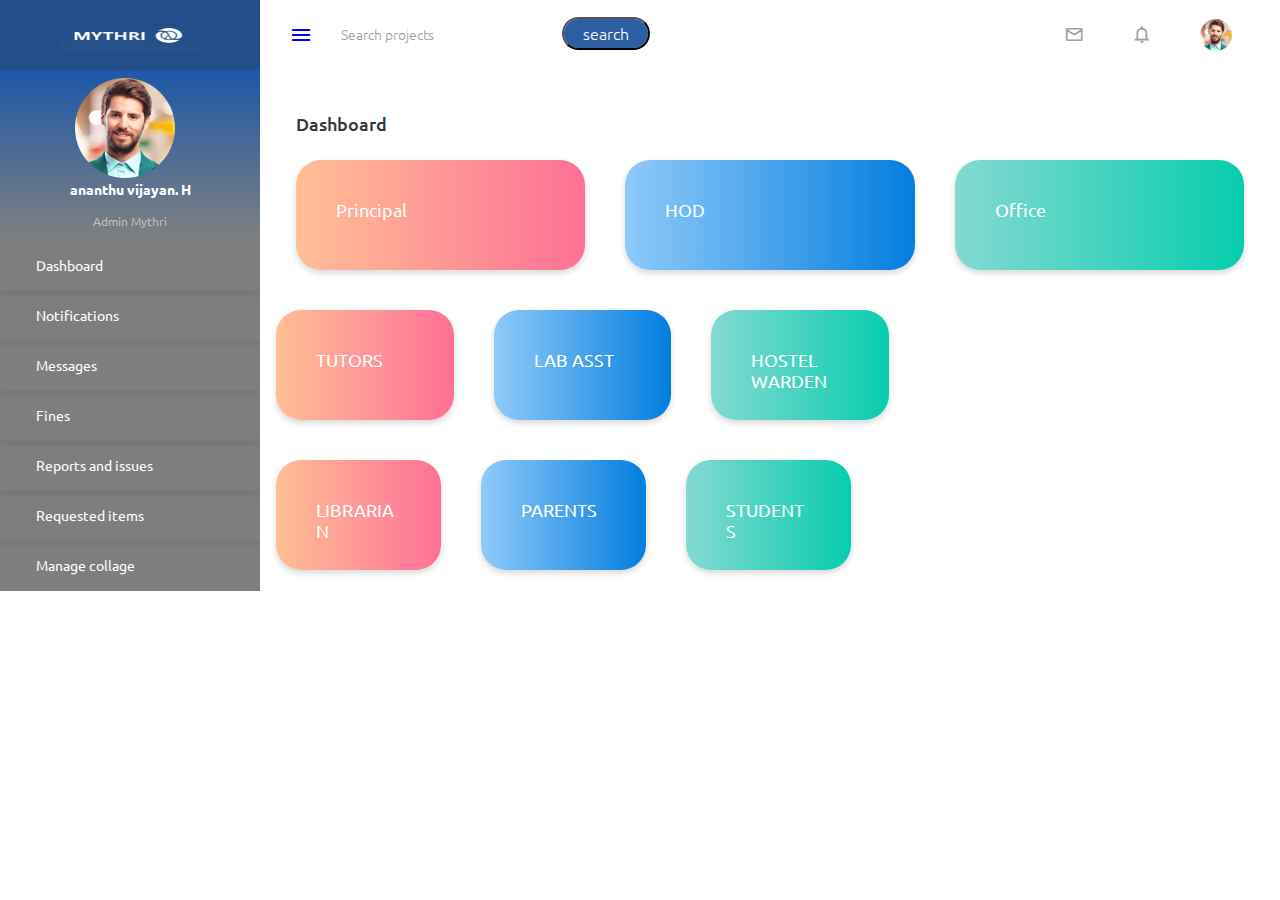
==== commit 210f9a97: "edits" ====
--- a/index.html
+++ b/index.html
@@ -7,7 +7,7 @@
     <title>Purple Admin</title>
     <!-- plugins:css -->
     <link rel="stylesheet" href="assets/vendors/mdi/css/materialdesignicons.min.css">
-    <link rel="stylesheet" href="assets/vendors/css/vendor.bundle.base.css">
+    
     <!-- endinject -->
     <!-- Plugin css for this page -->
     <!-- End plugin css for this page -->
@@ -27,14 +27,14 @@
           <a class="navbar-brand brand-logo-mini" href="index.html"><img src="assets/images/logo-mini.svg" alt="logo" /></a>
         </div>
         <div class="navbar-menu-wrapper d-flex align-items-stretch">
-          <button class="navbar-toggler navbar-toggler align-self-center" type="button" data-toggle="minimize">
+          <button class="navbar-toggler navbar-toggler align-self-center" type="button">
             <span class="mdi mdi-menu"></span>
           </button>
           <div class="search-field d-none d-md-block">
             <form class="d-flex align-items-center h-100" action="#">
               <div class="input-group">
                 
-                <input type="text" class="form-control bg-transparent border-0" placeholder="Search projects" style="color: #ffffff;">
+                <input type="text" class="form-control bg-transparent border-0" placeholder="Search projects">
                 <button style="background: #2D5EA1 0% 0% no-repeat padding-box;
                 border-radius: 22px;
                 opacity: 1;    width: 88px;
@@ -50,88 +50,14 @@
                 <i class="mdi mdi-email-outline"></i>
                 <span class="count-symbol bg-warning"></span>
               </a>
-              <div class="dropdown-menu dropdown-menu-right navbar-dropdown preview-list" aria-labelledby="messageDropdown">
-                <h6 class="p-3 mb-0">Messages</h6>
-                <div class="dropdown-divider"></div>
-                <a class="dropdown-item preview-item">
-                  <div class="preview-thumbnail">
-                    <img src="assets/images/faces/face4.jpg" alt="image" class="profile-pic">
-                  </div>
-                  <div class="preview-item-content d-flex align-items-start flex-column justify-content-center">
-                    <h6 class="preview-subject ellipsis mb-1 font-weight-normal">Mark send you a message</h6>
-                    <p class="text-gray mb-0"> 1 Minutes ago </p>
-                  </div>
-                </a>
-                <div class="dropdown-divider"></div>
-                <a class="dropdown-item preview-item">
-                  <div class="preview-thumbnail">
-                    <img src="assets/images/faces/face2.jpg" alt="image" class="profile-pic">
-                  </div>
-                  <div class="preview-item-content d-flex align-items-start flex-column justify-content-center">
-                    <h6 class="preview-subject ellipsis mb-1 font-weight-normal">Cregh send you a message</h6>
-                    <p class="text-gray mb-0"> 15 Minutes ago </p>
-                  </div>
-                </a>
-                <div class="dropdown-divider"></div>
-                <a class="dropdown-item preview-item">
-                  <div class="preview-thumbnail">
-                    <img src="assets/images/faces/face3.jpg" alt="image" class="profile-pic">
-                  </div>
-                  <div class="preview-item-content d-flex align-items-start flex-column justify-content-center">
-                    <h6 class="preview-subject ellipsis mb-1 font-weight-normal">Profile picture updated</h6>
-                    <p class="text-gray mb-0"> 18 Minutes ago </p>
-                  </div>
-                </a>
-                <div class="dropdown-divider"></div>
-                <h6 class="p-3 mb-0 text-center">4 new messages</h6>
-              </div>
+              
             </li>
             <li class="nav-item dropdown">
               <a class="nav-link -toggle" id="notificationDropdown" href="#" data-toggle="dropdown">
                 <i class="mdi mdi-bell-outline"></i>
                 <span class=" bg-danger"></span>
               </a>
-              <div class="dropdown-menu dropdown-menu-right navbar-dropdown preview-list" aria-labelledby="notificationDropdown">
-                <h6 class="p-3 mb-0">Notifications</h6>
-                <div class="dropdown-divider"></div>
-                <a class="dropdown-item preview-item">
-                  <div class="preview-thumbnail">
-                    <div class="preview-icon bg-success">
-                      <i class="mdi mdi-calendar"></i>
-                    </div>
-                  </div>
-                  <div class="preview-item-content d-flex align-items-start flex-column justify-content-center">
-                    <h6 class="preview-subject font-weight-normal mb-1">Event today</h6>
-                    <p class="text-gray ellipsis mb-0"> Just a reminder that you have an event today </p>
-                  </div>
-                </a>
-                <div class="dropdown-divider"></div>
-                <a class="dropdown-item preview-item">
-                  <div class="preview-thumbnail">
-                    <div class="preview-icon bg-warning">
-                      <i class="mdi mdi-settings"></i>
-                    </div>
-                  </div>
-                  <div class="preview-item-content d-flex align-items-start flex-column justify-content-center">
-                    <h6 class="preview-subject font-weight-normal mb-1">Settings</h6>
-                    <p class="text-gray ellipsis mb-0"> Update dashboard </p>
-                  </div>
-                </a>
-                <div class="dropdown-divider"></div>
-                <a class="dropdown-item preview-item">
-                  <div class="preview-thumbnail">
-                    <div class="preview-icon bg-info">
-                      <i class="mdi mdi-link-variant"></i>
-                    </div>
-                  </div>
-                  <div class="preview-item-content d-flex align-items-start flex-column justify-content-center">
-                    <h6 class="preview-subject font-weight-normal mb-1">Launch Admin</h6>
-                    <p class="text-gray ellipsis mb-0"> New admin wow! </p>
-                  </div>
-                </a>
-                <div class="dropdown-divider"></div>
-                <h6 class="p-3 mb-0 text-center">See all notifications</h6>
-              </div>
+              
             </li>
             
             <li class="nav-item nav-profile">
@@ -170,56 +96,47 @@
             <li class="nav-item">
               <a class="nav-link" href="index.html">
                 <span class="menu-title">Dashboard</span>
-                <i class="mdi mdi-home menu-icon"></i>
+                
               </a>
             </li>
             <li class="nav-item">
               <a class="nav-link" href="notification.html">
                 <span class="menu-title">Notifications</span>
                 
-                <i class="mdi mdi-crosshairs-gps menu-icon"></i>
-              </a>
-              
-            </li>
-            <li class="nav-item">
-              <a class="nav-link" href="pages/icons/mdi.html">
+                
+              </a>
+              
+            </li>
+            <li class="nav-item">
+              <a class="nav-link" href="#">
                 <span class="menu-title">Messages</span>
-                <i class="mdi mdi-contacts menu-icon"></i>
-              </a>
-            </li>
-            <li class="nav-item">
-              <a class="nav-link" href="pages/forms/basic_elements.html">
+                
+              </a>
+            </li>
+            <li class="nav-item">
+              <a class="nav-link" href="#">
                 <span class="menu-title">Fines</span>
-                <i class="mdi mdi-format-list-bulleted menu-icon"></i>
-              </a>
-            </li>
-            <li class="nav-item">
-              <a class="nav-link" href="pages/charts/chartjs.html">
+                
+              </a>
+            </li>
+            <li class="nav-item">
+              <a class="nav-link" href="#">
                 <span class="menu-title">Reports and issues</span>
-                <i class="mdi mdi-chart-bar menu-icon"></i>
+                
               </a>
             </li>
             <li class="nav-item">
               <a class="nav-link" href="req.html">
                 <span class="menu-title">Requested items</span>
-                <i class="mdi mdi-table-large menu-icon"></i>
-              </a>
-            </li>
-            <li class="nav-item">
-              <a class="nav-link" data-toggle="collapse" href="#general-pages" aria-expanded="false" aria-controls="general-pages">
+                
+              </a>
+            </li>
+            <li class="nav-item">
+              <a class="nav-link" data-toggle="collapse" href="#" >
                 <span class="menu-title">Manage collage</span>
-                <i class="menu-arrow"></i>
-                <i class="mdi mdi-medical-bag menu-icon"></i>
-              </a>
-              <div class="collapse" id="general-pages">
-                <ul class="nav flex-column sub-menu">
-                  <li class="nav-item"> <a class="nav-link" href="pages/samples/blank-page.html"> Blank Page </a></li>
-                  <li class="nav-item"> <a class="nav-link" href="pages/samples/login.html"> Login </a></li>
-                  <li class="nav-item"> <a class="nav-link" href="pages/samples/register.html"> Register </a></li>
-                  <li class="nav-item"> <a class="nav-link" href="pages/samples/error-404.html"> 404 </a></li>
-                  <li class="nav-item"> <a class="nav-link" href="pages/samples/error-500.html"> 500 </a></li>
-                </ul>
-              </div>
+                
+              </a>
+              
             </li>
             
           </ul>
@@ -236,21 +153,15 @@
               <h3 class="page-title">
                  Dashboard
               </h3>
-              <nav aria-label="breadcrumb">
-                <ul class="breadcrumb">
-                  <li class="breadcrumb-item active" aria-current="page">
-                    <span></span>Overview <i class="mdi mdi-alert-circle-outline icon-sm text-primary align-middle"></i>
-                  </li>
-                </ul>
-              </nav>
+              
             </div>
             
             <div class="row">
               <div class="col-md-4 stretch-card grid-margin">
                 <div class="card bg-gradient-danger card-img-holder text-white">
                   <div class="dash-card">
-                    <img src="assets/images/dashboard/circle.svg" class="card-img-absolute" alt="circle-image" />
-                    <h4 class="font-weight-normal mb-3">Principal <i class="mdi mdi-chart-line mdi-24px float-right"></i>
+                   
+                    <h4 class="font-weight-normal mb-3">Principal
                     </h4>
                     
                   </div>
@@ -259,8 +170,8 @@
               <div class="col-md-4 stretch-card grid-margin">
                 <div class="card bg-gradient-info card-img-holder text-white">
                   <div class="card-body">
-                    <img src="assets/images/dashboard/circle.svg" class="card-img-absolute" alt="circle-image" />
-                    <h4 class="font-weight-normal mb-3">HOD <i class="mdi mdi-bookmark-outline mdi-24px float-right"></i>
+                    
+                    <h4 class="font-weight-normal mb-3">HOD 
                     </h4>
                     
                   </div>
@@ -269,8 +180,8 @@
               <div class="col-md-4 stretch-card grid-margin">
                 <div class="card bg-gradient-success card-img-holder text-white">
                   <div class="card-body">
-                    <img src="assets/images/dashboard/circle.svg" class="card-img-absolute" alt="circle-image" />
-                    <h4 class="font-weight-normal mb-3">Office <i class="mdi mdi-diamond mdi-24px float-right"></i>
+                    
+                    <h4 class="font-weight-normal mb-3">Office 
                     </h4>
                     
                   </div>
@@ -283,8 +194,8 @@
                 <div class="col-md-4 stretch-card grid-margin">
                   <div class="card bg-gradient-danger card-img-holder text-white">
                     <div class="dash-card">
-                      <img src="assets/images/dashboard/circle.svg" class="card-img-absolute" alt="circle-image" />
-                      <h4 class="font-weight-normal mb-3">TUTORS <i class="mdi mdi-chart-line mdi-24px float-right"></i>
+                     
+                      <h4 class="font-weight-normal mb-3">TUTORS 
                       </h4>
                       
                     </div>
@@ -293,8 +204,8 @@
                 <div class="col-md-4 stretch-card grid-margin">
                   <div class="card bg-gradient-info card-img-holder text-white">
                     <div class="card-body">
-                      <img src="assets/images/dashboard/circle.svg" class="card-img-absolute" alt="circle-image" />
-                      <h4 class="font-weight-normal mb-3">LAB ASST <i class="mdi mdi-bookmark-outline mdi-24px float-right"></i>
+                      
+                      <h4 class="font-weight-normal mb-3">LAB ASST 
                       </h4>
                       
                     </div>
@@ -303,8 +214,8 @@
                 <div class="col-md-4 stretch-card grid-margin">
                   <div class="card bg-gradient-success card-img-holder text-white">
                     <div class="card-body">
-                      <img src="assets/images/dashboard/circle.svg" class="card-img-absolute" alt="circle-image" />
-                      <h4 class="font-weight-normal mb-3">HOSTEL WARDEN <i class="mdi mdi-diamond mdi-24px float-right"></i>
+                      
+                      <h4 class="font-weight-normal mb-3">HOSTEL WARDEN 
                       </h4>
                       
                     </div>
@@ -316,8 +227,8 @@
                 <div class="col-md-4 stretch-card grid-margin">
                   <div class="card bg-gradient-danger card-img-holder text-white">
                     <div class="dash-card">
-                      <img src="assets/images/dashboard/circle.svg" class="card-img-absolute" alt="circle-image" />
-                      <h4 class="font-weight-normal mb-3">LIBRARIAN <i class="mdi mdi-chart-line mdi-24px float-right"></i>
+                      
+                      <h4 class="font-weight-normal mb-3">LIBRARIAN 
                       </h4>
                       
                     </div>
@@ -326,8 +237,8 @@
                 <div class="col-md-4 stretch-card grid-margin">
                   <div class="card bg-gradient-info card-img-holder text-white">
                     <div class="card-body">
-                      <img src="assets/images/dashboard/circle.svg" class="card-img-absolute" alt="circle-image" />
-                      <h4 class="font-weight-normal mb-3">PARENTS <i class="mdi mdi-bookmark-outline mdi-24px float-right"></i>
+                      
+                      <h4 class="font-weight-normal mb-3">PARENTS 
                       </h4>
                       
                     </div>
@@ -336,8 +247,8 @@
                 <div class="col-md-4 stretch-card grid-margin">
                   <div class="card bg-gradient-success card-img-holder text-white">
                     <div class="card-body">
-                      <img src="assets/images/dashboard/circle.svg" class="card-img-absolute" alt="circle-image" />
-                      <h4 class="font-weight-normal mb-3">STUDENTS <i class="mdi mdi-diamond mdi-24px float-right"></i>
+                     
+                      <h4 class="font-weight-normal mb-3">STUDENTS 
                       </h4>
                       
                     </div>
@@ -368,19 +279,7 @@
     </div>
     <!-- container-scroller -->
     <!-- plugins:js -->
-    <script src="assets/vendors/js/vendor.bundle.base.js"></script>
-    <!-- endinject -->
-    <!-- Plugin js for this page -->
-    <script src="assets/vendors/chart.js/Chart.min.js"></script>
-    <!-- End plugin js for this page -->
-    <!-- inject:js -->
-    <script src="assets/js/off-canvas.js"></script>
-    <script src="assets/js/hoverable-collapse.js"></script>
-    <script src="assets/js/misc.js"></script>
-    <!-- endinject -->
-    <!-- Custom js for this page -->
-    <script src="assets/js/dashboard.js"></script>
-    <script src="assets/js/todolist.js"></script>
+    
     <!-- End custom js for this page -->
   </body>
 </html>--- a/assets/css/style.css
+++ b/assets/css/style.css
@@ -1,1780 +1,5 @@
-/*-------------------------------------------------------------------
-  ===== Table of Contents =====
-
-  * Bootstrap functions
-  * Template variables
-  * SCSS Compass Functions
-  * Boostrap Main SCSS
-  * Template mixins
-    + Animation Mixins
-    + Background Mixins
-    + Badge Mixins
-    + Button Mixins
-    + Miscellaneous Mixins
-    + BlockQuote Mixins
-    + Cards Mixins
-    + Color Functions Mixins
-    + Tooltips
-    + popovers
-  * Core Styles
-    + Reset Styles
-    + Fonts
-    + Functions
-    + Backgrounds
-    + Typography
-    + Miscellaneous
-    + Footer
-    + Layouts
-    + Utilities
-    + Demo styles
-  * Components
-    + Badges
-    + Boostrap Progress
-    + Buttons
-    + Breadcrumbs
-    + Cards
-    + Checkboxes and Radios
-    + Dropdowns
-    + Forms
-    + Icons
-    + Preview
-    + Tables
-    + Todo List
-  * Landing screens
-    + Auth
--------------------------------------------------------------------*/
-/*-------------------------------------------------------------------*/
-/* === Import Bootstrap functions and variables === */
-/*-------------------------------------------------------------------*/
-/* === Import template variables === */
-/*-------------------------------------------------------------------*/
-/* === SCSS Compass Functions === */
-
-@-webkit-keyframes flash {
-  0% {
-    opacity: 1; }
-  25% {
-    opacity: 0; }
-  50% {
-    opacity: 1; }
-  75% {
-    opacity: 0; }
-  100% {
-    opacity: 1; } }
-
-@keyframes flash {
-  0% {
-    opacity: 1; }
-  25% {
-    opacity: 0; }
-  50% {
-    opacity: 1; }
-  75% {
-    opacity: 0; }
-  100% {
-    opacity: 1; } }
-
-@-webkit-keyframes bounce {
-  0% {
-    -webkit-transform: translateY(0);
-    transform: translateY(0); }
-  20% {
-    -webkit-transform: translateY(0);
-    transform: translateY(0); }
-  40% {
-    -webkit-transform: translateY(-30px);
-    transform: translateY(-30px); }
-  50% {
-    -webkit-transform: translateY(0);
-    transform: translateY(0); }
-  60% {
-    -webkit-transform: translateY(-15px);
-    transform: translateY(-15px); }
-  80% {
-    -webkit-transform: translateY(0);
-    transform: translateY(0); }
-  100% {
-    -webkit-transform: translateY(0);
-    transform: translateY(0); } }
-
-@keyframes bounce {
-  0% {
-    -webkit-transform: translateY(0);
-    transform: translateY(0); }
-  20% {
-    -webkit-transform: translateY(0);
-    transform: translateY(0); }
-  40% {
-    -webkit-transform: translateY(-30px);
-    transform: translateY(-30px); }
-  50% {
-    -webkit-transform: translateY(0);
-    transform: translateY(0); }
-  60% {
-    -webkit-transform: translateY(-15px);
-    transform: translateY(-15px); }
-  80% {
-    -webkit-transform: translateY(0);
-    transform: translateY(0); }
-  100% {
-    -webkit-transform: translateY(0);
-    transform: translateY(0); } }
-
-@-webkit-keyframes shake {
-  0% {
-    -webkit-transform: translateX(0);
-    transform: translateX(0); }
-  10% {
-    -webkit-transform: translateX(-10px);
-    transform: translateX(-10px); }
-  20% {
-    -webkit-transform: translateX(10px);
-    transform: translateX(10px); }
-  30% {
-    -webkit-transform: translateX(-10px);
-    transform: translateX(-10px); }
-  40% {
-    -webkit-transform: translateX(10px);
-    transform: translateX(10px); }
-  50% {
-    -webkit-transform: translateX(-10px);
-    transform: translateX(-10px); }
-  60% {
-    -webkit-transform: translateX(10px);
-    transform: translateX(10px); }
-  70% {
-    -webkit-transform: translateX(-10px);
-    transform: translateX(-10px); }
-  80% {
-    -webkit-transform: translateX(10px);
-    transform: translateX(10px); }
-  90% {
-    -webkit-transform: translateX(-10px);
-    transform: translateX(-10px); }
-  100% {
-    -webkit-transform: translateX(0);
-    transform: translateX(0); } }
-
-@keyframes shake {
-  0% {
-    -webkit-transform: translateX(0);
-    transform: translateX(0); }
-  10% {
-    -webkit-transform: translateX(-10px);
-    transform: translateX(-10px); }
-  20% {
-    -webkit-transform: translateX(10px);
-    transform: translateX(10px); }
-  30% {
-    -webkit-transform: translateX(-10px);
-    transform: translateX(-10px); }
-  40% {
-    -webkit-transform: translateX(10px);
-    transform: translateX(10px); }
-  50% {
-    -webkit-transform: translateX(-10px);
-    transform: translateX(-10px); }
-  60% {
-    -webkit-transform: translateX(10px);
-    transform: translateX(10px); }
-  70% {
-    -webkit-transform: translateX(-10px);
-    transform: translateX(-10px); }
-  80% {
-    -webkit-transform: translateX(10px);
-    transform: translateX(10px); }
-  90% {
-    -webkit-transform: translateX(-10px);
-    transform: translateX(-10px); }
-  100% {
-    -webkit-transform: translateX(0);
-    transform: translateX(0); } }
-
-@-webkit-keyframes tada {
-  0% {
-    -webkit-transform: scale(1, 1);
-    transform: scale(1, 1); }
-  10% {
-    -webkit-transform: scale(0.9) rotate(-3deg);
-    transform: scale(0.9) rotate(-3deg); }
-  20% {
-    -webkit-transform: scale(0.9) rotate(-3deg);
-    transform: scale(0.9) rotate(-3deg); }
-  30% {
-    -webkit-transform: scale(1.1) rotate(3deg);
-    transform: scale(1.1) rotate(3deg); }
-  40% {
-    -webkit-transform: scale(1.1) rotate(-3deg);
-    transform: scale(1.1) rotate(-3deg); }
-  50% {
-    -webkit-transform: scale(1.1) rotate(3deg);
-    transform: scale(1.1) rotate(3deg); }
-  60% {
-    -webkit-transform: scale(1.1) rotate(-3deg);
-    transform: scale(1.1) rotate(-3deg); }
-  70% {
-    -webkit-transform: scale(1.1) rotate(3deg);
-    transform: scale(1.1) rotate(3deg); }
-  80% {
-    -webkit-transform: scale(1.1) rotate(-3deg);
-    transform: scale(1.1) rotate(-3deg); }
-  90% {
-    -webkit-transform: scale(1.1) rotate(3deg);
-    transform: scale(1.1) rotate(3deg); }
-  100% {
-    -webkit-transform: scale(1) rotate(0);
-    transform: scale(1) rotate(0); } }
-
-@keyframes tada {
-  0% {
-    -webkit-transform: scale(1, 1);
-    transform: scale(1, 1); }
-  10% {
-    -webkit-transform: scale(0.9) rotate(-3deg);
-    transform: scale(0.9) rotate(-3deg); }
-  20% {
-    -webkit-transform: scale(0.9) rotate(-3deg);
-    transform: scale(0.9) rotate(-3deg); }
-  30% {
-    -webkit-transform: scale(1.1) rotate(3deg);
-    transform: scale(1.1) rotate(3deg); }
-  40% {
-    -webkit-transform: scale(1.1) rotate(-3deg);
-    transform: scale(1.1) rotate(-3deg); }
-  50% {
-    -webkit-transform: scale(1.1) rotate(3deg);
-    transform: scale(1.1) rotate(3deg); }
-  60% {
-    -webkit-transform: scale(1.1) rotate(-3deg);
-    transform: scale(1.1) rotate(-3deg); }
-  70% {
-    -webkit-transform: scale(1.1) rotate(3deg);
-    transform: scale(1.1) rotate(3deg); }
-  80% {
-    -webkit-transform: scale(1.1) rotate(-3deg);
-    transform: scale(1.1) rotate(-3deg); }
-  90% {
-    -webkit-transform: scale(1.1) rotate(3deg);
-    transform: scale(1.1) rotate(3deg); }
-  100% {
-    -webkit-transform: scale(1) rotate(0);
-    transform: scale(1) rotate(0); } }
-
-@-webkit-keyframes swing {
-  20%, 40%, 60%, 80%, 100% {
-    -webkit-transform-origin: top center 50%;
-    transform-origin: top center 50%; }
-  20% {
-    -webkit-transform: rotate(15deg);
-    transform: rotate(15deg); }
-  40% {
-    -webkit-transform: rotate(-10deg);
-    transform: rotate(-10deg); }
-  60% {
-    -webkit-transform: rotate(5deg);
-    transform: rotate(5deg); }
-  80% {
-    -webkit-transform: rotate(-5deg);
-    transform: rotate(-5deg); }
-  100% {
-    -webkit-transform: rotate(0deg);
-    transform: rotate(0deg); } }
-
-@keyframes swing {
-  20%, 40%, 60%, 80%, 100% {
-    -webkit-transform-origin: top center 50%;
-    transform-origin: top center 50%; }
-  20% {
-    -webkit-transform: rotate(15deg);
-    transform: rotate(15deg); }
-  40% {
-    -webkit-transform: rotate(-10deg);
-    transform: rotate(-10deg); }
-  60% {
-    -webkit-transform: rotate(5deg);
-    transform: rotate(5deg); }
-  80% {
-    -webkit-transform: rotate(-5deg);
-    transform: rotate(-5deg); }
-  100% {
-    -webkit-transform: rotate(0deg);
-    transform: rotate(0deg); } }
-
-@-webkit-keyframes wobble {
-  0% {
-    -webkit-transform: translateX(0%);
-    transform: translateX(0%); }
-  15% {
-    -webkit-transform: translateX(-25%) rotate(-5deg);
-    transform: translateX(-25%) rotate(-5deg); }
-  30% {
-    -webkit-transform: translateX(20%) rotate(3deg);
-    transform: translateX(20%) rotate(3deg); }
-  45% {
-    -webkit-transform: translateX(-15%) rotate(-3deg);
-    transform: translateX(-15%) rotate(-3deg); }
-  60% {
-    -webkit-transform: translateX(10%) rotate(2deg);
-    transform: translateX(10%) rotate(2deg); }
-  75% {
-    -webkit-transform: translateX(-5%) rotate(-1deg);
-    transform: translateX(-5%) rotate(-1deg); }
-  100% {
-    -webkit-transform: translateX(0%);
-    transform: translateX(0%); } }
-
-@keyframes wobble {
-  0% {
-    -webkit-transform: translateX(0%);
-    transform: translateX(0%); }
-  15% {
-    -webkit-transform: translateX(-25%) rotate(-5deg);
-    transform: translateX(-25%) rotate(-5deg); }
-  30% {
-    -webkit-transform: translateX(20%) rotate(3deg);
-    transform: translateX(20%) rotate(3deg); }
-  45% {
-    -webkit-transform: translateX(-15%) rotate(-3deg);
-    transform: translateX(-15%) rotate(-3deg); }
-  60% {
-    -webkit-transform: translateX(10%) rotate(2deg);
-    transform: translateX(10%) rotate(2deg); }
-  75% {
-    -webkit-transform: translateX(-5%) rotate(-1deg);
-    transform: translateX(-5%) rotate(-1deg); }
-  100% {
-    -webkit-transform: translateX(0%);
-    transform: translateX(0%); } }
-
-@-webkit-keyframes pulse {
-  0% {
-    -webkit-transform: scale(1, 1);
-    transform: scale(1, 1); }
-  50% {
-    -webkit-transform: scale(1.1, 1.1);
-    transform: scale(1.1, 1.1); }
-  100% {
-    -webkit-transform: scale(1, 1);
-    transform: scale(1, 1); } }
-
-@keyframes pulse {
-  0% {
-    -webkit-transform: scale(1, 1);
-    transform: scale(1, 1); }
-  50% {
-    -webkit-transform: scale(1.1, 1.1);
-    transform: scale(1.1, 1.1); }
-  100% {
-    -webkit-transform: scale(1, 1);
-    transform: scale(1, 1); } }
-
-@-webkit-keyframes wiggle {
-  0% {
-    -webkit-transform: skewX(9deg);
-    transform: skewX(9deg); }
-  10% {
-    -webkit-transform: skewX(-8deg);
-    transform: skewX(-8deg); }
-  20% {
-    -webkit-transform: skewX(7deg);
-    transform: skewX(7deg); }
-  30% {
-    -webkit-transform: skewX(-6deg);
-    transform: skewX(-6deg); }
-  40% {
-    -webkit-transform: skewX(5deg);
-    transform: skewX(5deg); }
-  50% {
-    -webkit-transform: skewX(-4deg);
-    transform: skewX(-4deg); }
-  60% {
-    -webkit-transform: skewX(3deg);
-    transform: skewX(3deg); }
-  70% {
-    -webkit-transform: skewX(-2deg);
-    transform: skewX(-2deg); }
-  80% {
-    -webkit-transform: skewX(1deg);
-    transform: skewX(1deg); }
-  90% {
-    -webkit-transform: skewX(0deg);
-    transform: skewX(0deg); }
-  100% {
-    -webkit-transform: skewX(0deg);
-    transform: skewX(0deg); } }
-
-@keyframes wiggle {
-  0% {
-    -webkit-transform: skewX(9deg);
-    transform: skewX(9deg); }
-  10% {
-    -webkit-transform: skewX(-8deg);
-    transform: skewX(-8deg); }
-  20% {
-    -webkit-transform: skewX(7deg);
-    transform: skewX(7deg); }
-  30% {
-    -webkit-transform: skewX(-6deg);
-    transform: skewX(-6deg); }
-  40% {
-    -webkit-transform: skewX(5deg);
-    transform: skewX(5deg); }
-  50% {
-    -webkit-transform: skewX(-4deg);
-    transform: skewX(-4deg); }
-  60% {
-    -webkit-transform: skewX(3deg);
-    transform: skewX(3deg); }
-  70% {
-    -webkit-transform: skewX(-2deg);
-    transform: skewX(-2deg); }
-  80% {
-    -webkit-transform: skewX(1deg);
-    transform: skewX(1deg); }
-  90% {
-    -webkit-transform: skewX(0deg);
-    transform: skewX(0deg); }
-  100% {
-    -webkit-transform: skewX(0deg);
-    transform: skewX(0deg); } }
-
-@-webkit-keyframes bounceOut {
-  0% {
-    -webkit-transform: scale(1, 1);
-    transform: scale(1, 1); }
-  25% {
-    -webkit-transform: scale(0.95, 0.95);
-    transform: scale(0.95, 0.95); }
-  50% {
-    opacity: 1;
-    -webkit-transform: scale(1.1, 1.1);
-    transform: scale(1.1, 1.1); }
-  100% {
-    opacity: 0;
-    -webkit-transform: scale(0.3, 0.3);
-    transform: scale(0.3, 0.3); } }
-
-@keyframes bounceOut {
-  0% {
-    -webkit-transform: scale(1, 1);
-    transform: scale(1, 1); }
-  25% {
-    -webkit-transform: scale(0.95, 0.95);
-    transform: scale(0.95, 0.95); }
-  50% {
-    opacity: 1;
-    -webkit-transform: scale(1.1, 1.1);
-    transform: scale(1.1, 1.1); }
-  100% {
-    opacity: 0;
-    -webkit-transform: scale(0.3, 0.3);
-    transform: scale(0.3, 0.3); } }
-
-@-webkit-keyframes bounceOutUp {
-  0% {
-    -webkit-transform: translateY(0);
-    transform: translateY(0); }
-  20% {
-    opacity: 1;
-    -webkit-transform: translateY(20px);
-    transform: translateY(20px); }
-  100% {
-    opacity: 0;
-    -webkit-transform: translateY(-2000px);
-    transform: translateY(-2000px); } }
-
-@keyframes bounceOutUp {
-  0% {
-    -webkit-transform: translateY(0);
-    transform: translateY(0); }
-  20% {
-    opacity: 1;
-    -webkit-transform: translateY(20px);
-    transform: translateY(20px); }
-  100% {
-    opacity: 0;
-    -webkit-transform: translateY(-2000px);
-    transform: translateY(-2000px); } }
-
-@-webkit-keyframes bounceOutDown {
-  0% {
-    -webkit-transform: translateY(0);
-    transform: translateY(0); }
-  20% {
-    opacity: 1;
-    -webkit-transform: translateY(-20px);
-    transform: translateY(-20px); }
-  100% {
-    opacity: 0;
-    -webkit-transform: translateY(2000px);
-    transform: translateY(2000px); } }
-
-@keyframes bounceOutDown {
-  0% {
-    -webkit-transform: translateY(0);
-    transform: translateY(0); }
-  20% {
-    opacity: 1;
-    -webkit-transform: translateY(-20px);
-    transform: translateY(-20px); }
-  100% {
-    opacity: 0;
-    -webkit-transform: translateY(2000px);
-    transform: translateY(2000px); } }
-
-@-webkit-keyframes bounceOutLeft {
-  0% {
-    -webkit-transform: translateX(0);
-    transform: translateX(0); }
-  20% {
-    opacity: 1;
-    -webkit-transform: translateX(20px);
-    transform: translateX(20px); }
-  100% {
-    opacity: 0;
-    -webkit-transform: translateX(-2000px);
-    transform: translateX(-2000px); } }
-
-@keyframes bounceOutLeft {
-  0% {
-    -webkit-transform: translateX(0);
-    transform: translateX(0); }
-  20% {
-    opacity: 1;
-    -webkit-transform: translateX(20px);
-    transform: translateX(20px); }
-  100% {
-    opacity: 0;
-    -webkit-transform: translateX(-2000px);
-    transform: translateX(-2000px); } }
-
-@-webkit-keyframes bounceOutRight {
-  0% {
-    -webkit-transform: translateX(0);
-    transform: translateX(0); }
-  20% {
-    opacity: 1;
-    -webkit-transform: translateX(-20px);
-    transform: translateX(-20px); }
-  100% {
-    opacity: 0;
-    -webkit-transform: translateX(2000px);
-    transform: translateX(2000px); } }
-
-@keyframes bounceOutRight {
-  0% {
-    -webkit-transform: translateX(0);
-    transform: translateX(0); }
-  20% {
-    opacity: 1;
-    -webkit-transform: translateX(-20px);
-    transform: translateX(-20px); }
-  100% {
-    opacity: 0;
-    -webkit-transform: translateX(2000px);
-    transform: translateX(2000px); } }
-
-@-webkit-keyframes bounceIn {
-  0% {
-    opacity: 0;
-    -webkit-transform: scale(0.3, 0.3);
-    transform: scale(0.3, 0.3); }
-  50% {
-    opacity: 1;
-    -webkit-transform: scale(1.05, 1.05);
-    transform: scale(1.05, 1.05); }
-  70% {
-    -webkit-transform: scale(0.9, 0.9);
-    transform: scale(0.9, 0.9); }
-  100% {
-    -webkit-transform: scale(1, 1);
-    transform: scale(1, 1); } }
-
-@keyframes bounceIn {
-  0% {
-    opacity: 0;
-    -webkit-transform: scale(0.3, 0.3);
-    transform: scale(0.3, 0.3); }
-  50% {
-    opacity: 1;
-    -webkit-transform: scale(1.05, 1.05);
-    transform: scale(1.05, 1.05); }
-  70% {
-    -webkit-transform: scale(0.9, 0.9);
-    transform: scale(0.9, 0.9); }
-  100% {
-    -webkit-transform: scale(1, 1);
-    transform: scale(1, 1); } }
-
-@-webkit-keyframes bounceInDown {
-  0% {
-    opacity: 0;
-    -webkit-transform: translateY(-2000px);
-    transform: translateY(-2000px); }
-  60% {
-    opacity: 1;
-    -webkit-transform: translateY(30px);
-    transform: translateY(30px); }
-  80% {
-    -webkit-transform: translateY(-10px);
-    transform: translateY(-10px); }
-  100% {
-    -webkit-transform: translateY(0);
-    transform: translateY(0); } }
-
-@keyframes bounceInDown {
-  0% {
-    opacity: 0;
-    -webkit-transform: translateY(-2000px);
-    transform: translateY(-2000px); }
-  60% {
-    opacity: 1;
-    -webkit-transform: translateY(30px);
-    transform: translateY(30px); }
-  80% {
-    -webkit-transform: translateY(-10px);
-    transform: translateY(-10px); }
-  100% {
-    -webkit-transform: translateY(0);
-    transform: translateY(0); } }
-
-@-webkit-keyframes bounceInUp {
-  0% {
-    opacity: 0;
-    -webkit-transform: translateY(2000px);
-    transform: translateY(2000px); }
-  60% {
-    opacity: 1;
-    -webkit-transform: translateY(-30px);
-    transform: translateY(-30px); }
-  80% {
-    -webkit-transform: translateY(10px);
-    transform: translateY(10px); }
-  100% {
-    -webkit-transform: translateY(0);
-    transform: translateY(0); } }
-
-@keyframes bounceInUp {
-  0% {
-    opacity: 0;
-    -webkit-transform: translateY(2000px);
-    transform: translateY(2000px); }
-  60% {
-    opacity: 1;
-    -webkit-transform: translateY(-30px);
-    transform: translateY(-30px); }
-  80% {
-    -webkit-transform: translateY(10px);
-    transform: translateY(10px); }
-  100% {
-    -webkit-transform: translateY(0);
-    transform: translateY(0); } }
-
-@-webkit-keyframes bounceInRight {
-  0% {
-    opacity: 0;
-    -webkit-transform: translateX(2000px);
-    transform: translateX(2000px); }
-  60% {
-    opacity: 1;
-    -webkit-transform: translateX(-30px);
-    transform: translateX(-30px); }
-  80% {
-    -webkit-transform: translateX(10px);
-    transform: translateX(10px); }
-  100% {
-    -webkit-transform: translateX(0);
-    transform: translateX(0); } }
-
-@keyframes bounceInRight {
-  0% {
-    opacity: 0;
-    -webkit-transform: translateX(2000px);
-    transform: translateX(2000px); }
-  60% {
-    opacity: 1;
-    -webkit-transform: translateX(-30px);
-    transform: translateX(-30px); }
-  80% {
-    -webkit-transform: translateX(10px);
-    transform: translateX(10px); }
-  100% {
-    -webkit-transform: translateX(0);
-    transform: translateX(0); } }
-
-@-webkit-keyframes bounceInLeft {
-  0% {
-    opacity: 0;
-    -webkit-transform: translateX(-2000px);
-    transform: translateX(-2000px); }
-  60% {
-    opacity: 1;
-    -webkit-transform: translateX(30px);
-    transform: translateX(30px); }
-  80% {
-    -webkit-transform: translateX(-10px);
-    transform: translateX(-10px); }
-  100% {
-    -webkit-transform: translateX(0);
-    transform: translateX(0); } }
-
-@keyframes bounceInLeft {
-  0% {
-    opacity: 0;
-    -webkit-transform: translateX(-2000px);
-    transform: translateX(-2000px); }
-  60% {
-    opacity: 1;
-    -webkit-transform: translateX(30px);
-    transform: translateX(30px); }
-  80% {
-    -webkit-transform: translateX(-10px);
-    transform: translateX(-10px); }
-  100% {
-    -webkit-transform: translateX(0);
-    transform: translateX(0); } }
-
-@-webkit-keyframes fadeOut {
-  0% {
-    opacity: 1; }
-  100% {
-    opacity: 0; } }
-
-@keyframes fadeOut {
-  0% {
-    opacity: 1; }
-  100% {
-    opacity: 0; } }
-
-@-webkit-keyframes fadeOutUp {
-  0% {
-    -webkit-transform: translateY(0);
-    transform: translateY(0);
-    opacity: 1; }
-  100% {
-    -webkit-transform: translateY(-20px);
-    transform: translateY(-20px);
-    opacity: 0; } }
-
-@keyframes fadeOutUp {
-  0% {
-    -webkit-transform: translateY(0);
-    transform: translateY(0);
-    opacity: 1; }
-  100% {
-    -webkit-transform: translateY(-20px);
-    transform: translateY(-20px);
-    opacity: 0; } }
-
-@-webkit-keyframes fadeOutDown {
-  0% {
-    -webkit-transform: translateY(0);
-    transform: translateY(0);
-    opacity: 1; }
-  100% {
-    -webkit-transform: translateY(20px);
-    transform: translateY(20px);
-    opacity: 0; } }
-
-@keyframes fadeOutDown {
-  0% {
-    -webkit-transform: translateY(0);
-    transform: translateY(0);
-    opacity: 1; }
-  100% {
-    -webkit-transform: translateY(20px);
-    transform: translateY(20px);
-    opacity: 0; } }
-
-@-webkit-keyframes fadeOutRight {
-  0% {
-    -webkit-transform: translateX(0);
-    transform: translateX(0);
-    opacity: 1; }
-  100% {
-    -webkit-transform: translateX(20px);
-    transform: translateX(20px);
-    opacity: 0; } }
-
-@keyframes fadeOutRight {
-  0% {
-    -webkit-transform: translateX(0);
-    transform: translateX(0);
-    opacity: 1; }
-  100% {
-    -webkit-transform: translateX(20px);
-    transform: translateX(20px);
-    opacity: 0; } }
-
-@-webkit-keyframes fadeOutLeft {
-  0% {
-    -webkit-transform: translateX(0);
-    transform: translateX(0);
-    opacity: 1; }
-  100% {
-    -webkit-transform: translateX(-20px);
-    transform: translateX(-20px);
-    opacity: 0; } }
-
-@keyframes fadeOutLeft {
-  0% {
-    -webkit-transform: translateX(0);
-    transform: translateX(0);
-    opacity: 1; }
-  100% {
-    -webkit-transform: translateX(-20px);
-    transform: translateX(-20px);
-    opacity: 0; } }
-
-@-webkit-keyframes fadeOutUpBig {
-  0% {
-    -webkit-transform: translateY(0);
-    transform: translateY(0);
-    opacity: 1; }
-  100% {
-    -webkit-transform: translateY(-2000px);
-    transform: translateY(-2000px);
-    opacity: 0; } }
-
-@keyframes fadeOutUpBig {
-  0% {
-    -webkit-transform: translateY(0);
-    transform: translateY(0);
-    opacity: 1; }
-  100% {
-    -webkit-transform: translateY(-2000px);
-    transform: translateY(-2000px);
-    opacity: 0; } }
-
-@-webkit-keyframes fadeOutDownBig {
-  0% {
-    opacity: 1;
-    -webkit-transform: translateY(0);
-    transform: translateY(0); }
-  100% {
-    opacity: 0;
-    -webkit-transform: translateY(2000px);
-    transform: translateY(2000px); } }
-
-@keyframes fadeOutDownBig {
-  0% {
-    opacity: 1;
-    -webkit-transform: translateY(0);
-    transform: translateY(0); }
-  100% {
-    opacity: 0;
-    -webkit-transform: translateY(2000px);
-    transform: translateY(2000px); } }
-
-@-webkit-keyframes fadeOutRightBig {
-  0% {
-    opacity: 1;
-    -webkit-transform: translateX(0);
-    transform: translateX(0); }
-  100% {
-    opacity: 0;
-    -webkit-transform: translateX(2000px);
-    transform: translateX(2000px); } }
-
-@keyframes fadeOutRightBig {
-  0% {
-    opacity: 1;
-    -webkit-transform: translateX(0);
-    transform: translateX(0); }
-  100% {
-    opacity: 0;
-    -webkit-transform: translateX(2000px);
-    transform: translateX(2000px); } }
-
-@-webkit-keyframes fadeOutLeftBig {
-  0% {
-    opacity: 1;
-    -webkit-transform: translateX(0);
-    transform: translateX(0); }
-  100% {
-    opacity: 0;
-    -webkit-transform: translateX(-2000px);
-    transform: translateX(-2000px); } }
-
-@keyframes fadeOutLeftBig {
-  0% {
-    opacity: 1;
-    -webkit-transform: translateX(0);
-    transform: translateX(0); }
-  100% {
-    opacity: 0;
-    -webkit-transform: translateX(-2000px);
-    transform: translateX(-2000px); } }
-
-@-webkit-keyframes fadeIn {
-  0% {
-    opacity: 0; }
-  100% {
-    opacity: 1; } }
-
-@keyframes fadeIn {
-  0% {
-    opacity: 0; }
-  100% {
-    opacity: 1; } }
-
-@-webkit-keyframes fadeInUp {
-  0% {
-    -webkit-transform: translateY(20px);
-    transform: translateY(20px);
-    opacity: 0; }
-  100% {
-    -webkit-transform: translateY(0);
-    transform: translateY(0);
-    opacity: 1; } }
-
-@keyframes fadeInUp {
-  0% {
-    -webkit-transform: translateY(20px);
-    transform: translateY(20px);
-    opacity: 0; }
-  100% {
-    -webkit-transform: translateY(0);
-    transform: translateY(0);
-    opacity: 1; } }
-
-@-webkit-keyframes fadeInDown {
-  0% {
-    -webkit-transform: translateY(-20px);
-    transform: translateY(-20px);
-    opacity: 0; }
-  100% {
-    -webkit-transform: translateY(0);
-    transform: translateY(0);
-    opacity: 1; } }
-
-@keyframes fadeInDown {
-  0% {
-    -webkit-transform: translateY(-20px);
-    transform: translateY(-20px);
-    opacity: 0; }
-  100% {
-    -webkit-transform: translateY(0);
-    transform: translateY(0);
-    opacity: 1; } }
-
-@-webkit-keyframes fadeInRight {
-  0% {
-    -webkit-transform: translateX(20px);
-    transform: translateX(20px);
-    opacity: 0; }
-  100% {
-    -webkit-transform: translateX(0);
-    transform: translateX(0);
-    opacity: 1; } }
-
-@keyframes fadeInRight {
-  0% {
-    -webkit-transform: translateX(20px);
-    transform: translateX(20px);
-    opacity: 0; }
-  100% {
-    -webkit-transform: translateX(0);
-    transform: translateX(0);
-    opacity: 1; } }
-
-@-webkit-keyframes fadeInLeft {
-  0% {
-    -webkit-transform: translateX(-20px);
-    transform: translateX(-20px);
-    opacity: 0; }
-  100% {
-    -webkit-transform: translateX(0);
-    transform: translateX(0);
-    opacity: 1; } }
-
-@keyframes fadeInLeft {
-  0% {
-    -webkit-transform: translateX(-20px);
-    transform: translateX(-20px);
-    opacity: 0; }
-  100% {
-    -webkit-transform: translateX(0);
-    transform: translateX(0);
-    opacity: 1; } }
-
-@-webkit-keyframes fadeInUpBig {
-  0% {
-    -webkit-transform: translateY(2000px);
-    transform: translateY(2000px);
-    opacity: 0; }
-  100% {
-    -webkit-transform: translateY(0);
-    transform: translateY(0);
-    opacity: 1; } }
-
-@keyframes fadeInUpBig {
-  0% {
-    -webkit-transform: translateY(2000px);
-    transform: translateY(2000px);
-    opacity: 0; }
-  100% {
-    -webkit-transform: translateY(0);
-    transform: translateY(0);
-    opacity: 1; } }
-
-@-webkit-keyframes fadeInDownBig {
-  0% {
-    opacity: 0;
-    -webkit-transform: translateY(-2000px);
-    transform: translateY(-2000px); }
-  100% {
-    opacity: 1;
-    -webkit-transform: translateY(0);
-    transform: translateY(0); } }
-
-@keyframes fadeInDownBig {
-  0% {
-    opacity: 0;
-    -webkit-transform: translateY(-2000px);
-    transform: translateY(-2000px); }
-  100% {
-    opacity: 1;
-    -webkit-transform: translateY(0);
-    transform: translateY(0); } }
-
-@-webkit-keyframes fadeInRightBig {
-  0% {
-    opacity: 0;
-    -webkit-transform: translateX(2000px);
-    transform: translateX(2000px); }
-  100% {
-    opacity: 1;
-    -webkit-transform: translateX(0);
-    transform: translateX(0); } }
-
-@keyframes fadeInRightBig {
-  0% {
-    opacity: 0;
-    -webkit-transform: translateX(2000px);
-    transform: translateX(2000px); }
-  100% {
-    opacity: 1;
-    -webkit-transform: translateX(0);
-    transform: translateX(0); } }
-
-@-webkit-keyframes fadeInLeftBig {
-  0% {
-    opacity: 0;
-    -webkit-transform: translateX(-2000px);
-    transform: translateX(-2000px); }
-  100% {
-    opacity: 1;
-    -webkit-transform: translateX(0);
-    transform: translateX(0); } }
-
-@keyframes fadeInLeftBig {
-  0% {
-    opacity: 0;
-    -webkit-transform: translateX(-2000px);
-    transform: translateX(-2000px); }
-  100% {
-    opacity: 1;
-    -webkit-transform: translateX(0);
-    transform: translateX(0); } }
-
-@-webkit-keyframes flip {
-  0% {
-    -webkit-transform: perspective(400px) rotateY(0);
-    transform: perspective(400px) rotateY(0);
-    -webkit-animation-timing-function: ease-out;
-    animation-timing-function: ease-out; }
-  40% {
-    -webkit-transform: perspective(400px) translateZ(150px) rotateY(170deg);
-    transform: perspective(400px) translateZ(150px) rotateY(170deg);
-    -webkit-animation-timing-function: ease-out;
-    animation-timing-function: ease-out; }
-  50% {
-    -webkit-transform: perspective(400px) translateZ(150px) rotateY(190deg) scale(1);
-    transform: perspective(400px) translateZ(150px) rotateY(190deg) scale(1);
-    -webkit-animation-timing-function: ease-in;
-    animation-timing-function: ease-in; }
-  80% {
-    -webkit-transform: perspective(400px) rotateY(360deg) scale(0.95);
-    transform: perspective(400px) rotateY(360deg) scale(0.95);
-    -webkit-animation-timing-function: ease-in;
-    animation-timing-function: ease-in; }
-  100% {
-    -webkit-transform: perspective(400px) scale(1);
-    transform: perspective(400px) scale(1);
-    -webkit-animation-timing-function: ease-in;
-    animation-timing-function: ease-in; } }
-
-@keyframes flip {
-  0% {
-    -webkit-transform: perspective(400px) rotateY(0);
-    transform: perspective(400px) rotateY(0);
-    -webkit-animation-timing-function: ease-out;
-    animation-timing-function: ease-out; }
-  40% {
-    -webkit-transform: perspective(400px) translateZ(150px) rotateY(170deg);
-    transform: perspective(400px) translateZ(150px) rotateY(170deg);
-    -webkit-animation-timing-function: ease-out;
-    animation-timing-function: ease-out; }
-  50% {
-    -webkit-transform: perspective(400px) translateZ(150px) rotateY(190deg) scale(1);
-    transform: perspective(400px) translateZ(150px) rotateY(190deg) scale(1);
-    -webkit-animation-timing-function: ease-in;
-    animation-timing-function: ease-in; }
-  80% {
-    -webkit-transform: perspective(400px) rotateY(360deg) scale(0.95);
-    transform: perspective(400px) rotateY(360deg) scale(0.95);
-    -webkit-animation-timing-function: ease-in;
-    animation-timing-function: ease-in; }
-  100% {
-    -webkit-transform: perspective(400px) scale(1);
-    transform: perspective(400px) scale(1);
-    -webkit-animation-timing-function: ease-in;
-    animation-timing-function: ease-in; } }
-
-@-webkit-keyframes flipInX {
-  0% {
-    -webkit-transform: perspective(400px) rotateX(90deg);
-    transform: perspective(400px) rotateX(90deg);
-    filter: progid:DXImageTransform.Microsoft.Alpha(Opacity=0);
-    opacity: 0; }
-  40% {
-    -webkit-transform: perspective(400px) rotateX(-10deg);
-    transform: perspective(400px) rotateX(-10deg); }
-  70% {
-    -webkit-transform: perspective(400px) rotateX(10deg);
-    transform: perspective(400px) rotateX(10deg); }
-  100% {
-    -webkit-transform: perspective(400px) rotateX(0deg);
-    transform: perspective(400px) rotateX(0deg);
-    filter: progid:DXImageTransform.Microsoft.Alpha(Opacity=100);
-    opacity: 1; } }
-
-@keyframes flipInX {
-  0% {
-    -webkit-transform: perspective(400px) rotateX(90deg);
-    transform: perspective(400px) rotateX(90deg);
-    filter: progid:DXImageTransform.Microsoft.Alpha(Opacity=0);
-    opacity: 0; }
-  40% {
-    -webkit-transform: perspective(400px) rotateX(-10deg);
-    transform: perspective(400px) rotateX(-10deg); }
-  70% {
-    -webkit-transform: perspective(400px) rotateX(10deg);
-    transform: perspective(400px) rotateX(10deg); }
-  100% {
-    -webkit-transform: perspective(400px) rotateX(0deg);
-    transform: perspective(400px) rotateX(0deg);
-    filter: progid:DXImageTransform.Microsoft.Alpha(Opacity=100);
-    opacity: 1; } }
-
-@-webkit-keyframes flipOutX {
-  0% {
-    -webkit-transform: perspective(400px) rotateX(0deg);
-    transform: perspective(400px) rotateX(0deg);
-    filter: progid:DXImageTransform.Microsoft.Alpha(Opacity=100);
-    opacity: 1; }
-  100% {
-    -webkit-transform: perspective(400px) rotateX(90deg);
-    transform: perspective(400px) rotateX(90deg);
-    filter: progid:DXImageTransform.Microsoft.Alpha(Opacity=0);
-    opacity: 0; } }
-
-@keyframes flipOutX {
-  0% {
-    -webkit-transform: perspective(400px) rotateX(0deg);
-    transform: perspective(400px) rotateX(0deg);
-    filter: progid:DXImageTransform.Microsoft.Alpha(Opacity=100);
-    opacity: 1; }
-  100% {
-    -webkit-transform: perspective(400px) rotateX(90deg);
-    transform: perspective(400px) rotateX(90deg);
-    filter: progid:DXImageTransform.Microsoft.Alpha(Opacity=0);
-    opacity: 0; } }
-
-@-webkit-keyframes flipInY {
-  0% {
-    -webkit-transform: perspective(400px) rotateY(90deg);
-    transform: perspective(400px) rotateY(90deg);
-    filter: progid:DXImageTransform.Microsoft.Alpha(Opacity=0);
-    opacity: 0; }
-  40% {
-    -webkit-transform: perspective(400px) rotateY(-10deg);
-    transform: perspective(400px) rotateY(-10deg); }
-  70% {
-    -webkit-transform: perspective(400px) rotateY(10deg);
-    transform: perspective(400px) rotateY(10deg); }
-  100% {
-    -webkit-transform: perspective(400px) rotateY(0deg);
-    transform: perspective(400px) rotateY(0deg);
-    filter: progid:DXImageTransform.Microsoft.Alpha(Opacity=100);
-    opacity: 1; } }
-
-@keyframes flipInY {
-  0% {
-    -webkit-transform: perspective(400px) rotateY(90deg);
-    transform: perspective(400px) rotateY(90deg);
-    filter: progid:DXImageTransform.Microsoft.Alpha(Opacity=0);
-    opacity: 0; }
-  40% {
-    -webkit-transform: perspective(400px) rotateY(-10deg);
-    transform: perspective(400px) rotateY(-10deg); }
-  70% {
-    -webkit-transform: perspective(400px) rotateY(10deg);
-    transform: perspective(400px) rotateY(10deg); }
-  100% {
-    -webkit-transform: perspective(400px) rotateY(0deg);
-    transform: perspective(400px) rotateY(0deg);
-    filter: progid:DXImageTransform.Microsoft.Alpha(Opacity=100);
-    opacity: 1; } }
-
-@-webkit-keyframes flipOutY {
-  0% {
-    -webkit-transform: perspective(400px) rotateY(0deg);
-    transform: perspective(400px) rotateY(0deg);
-    filter: progid:DXImageTransform.Microsoft.Alpha(Opacity=100);
-    opacity: 1; }
-  100% {
-    -webkit-transform: perspective(400px) rotateY(90deg);
-    transform: perspective(400px) rotateY(90deg);
-    filter: progid:DXImageTransform.Microsoft.Alpha(Opacity=0);
-    opacity: 0; } }
-
-@keyframes flipOutY {
-  0% {
-    -webkit-transform: perspective(400px) rotateY(0deg);
-    transform: perspective(400px) rotateY(0deg);
-    filter: progid:DXImageTransform.Microsoft.Alpha(Opacity=100);
-    opacity: 1; }
-  100% {
-    -webkit-transform: perspective(400px) rotateY(90deg);
-    transform: perspective(400px) rotateY(90deg);
-    filter: progid:DXImageTransform.Microsoft.Alpha(Opacity=0);
-    opacity: 0; } }
-
-@-webkit-keyframes lightSpeedIn {
-  0% {
-    -webkit-transform: translateX(100%) skewX(-30deg);
-    transform: translateX(100%) skewX(-30deg);
-    filter: progid:DXImageTransform.Microsoft.Alpha(Opacity=0);
-    opacity: 0; }
-  60% {
-    -webkit-transform: translateX(-20%) skewX(30deg);
-    transform: translateX(-20%) skewX(30deg);
-    filter: progid:DXImageTransform.Microsoft.Alpha(Opacity=100);
-    opacity: 1; }
-  80% {
-    -webkit-transform: translateX(0%) skewX(-15deg);
-    transform: translateX(0%) skewX(-15deg);
-    filter: progid:DXImageTransform.Microsoft.Alpha(Opacity=100);
-    opacity: 1; }
-  100% {
-    -webkit-transform: translateX(0%) skewX(0deg);
-    transform: translateX(0%) skewX(0deg);
-    filter: progid:DXImageTransform.Microsoft.Alpha(Opacity=100);
-    opacity: 1; } }
-
-@keyframes lightSpeedIn {
-  0% {
-    -webkit-transform: translateX(100%) skewX(-30deg);
-    transform: translateX(100%) skewX(-30deg);
-    filter: progid:DXImageTransform.Microsoft.Alpha(Opacity=0);
-    opacity: 0; }
-  60% {
-    -webkit-transform: translateX(-20%) skewX(30deg);
-    transform: translateX(-20%) skewX(30deg);
-    filter: progid:DXImageTransform.Microsoft.Alpha(Opacity=100);
-    opacity: 1; }
-  80% {
-    -webkit-transform: translateX(0%) skewX(-15deg);
-    transform: translateX(0%) skewX(-15deg);
-    filter: progid:DXImageTransform.Microsoft.Alpha(Opacity=100);
-    opacity: 1; }
-  100% {
-    -webkit-transform: translateX(0%) skewX(0deg);
-    transform: translateX(0%) skewX(0deg);
-    filter: progid:DXImageTransform.Microsoft.Alpha(Opacity=100);
-    opacity: 1; } }
-
-@-webkit-keyframes lightSpeedOut {
-  0% {
-    -webkit-transform: translateX(0%) skewX(0deg);
-    transform: translateX(0%) skewX(0deg);
-    filter: progid:DXImageTransform.Microsoft.Alpha(Opacity=100);
-    opacity: 1; }
-  100% {
-    -webkit-transform: translateX(100%) skewX(-30deg);
-    transform: translateX(100%) skewX(-30deg);
-    filter: progid:DXImageTransform.Microsoft.Alpha(Opacity=0);
-    opacity: 0; } }
-
-@keyframes lightSpeedOut {
-  0% {
-    -webkit-transform: translateX(0%) skewX(0deg);
-    transform: translateX(0%) skewX(0deg);
-    filter: progid:DXImageTransform.Microsoft.Alpha(Opacity=100);
-    opacity: 1; }
-  100% {
-    -webkit-transform: translateX(100%) skewX(-30deg);
-    transform: translateX(100%) skewX(-30deg);
-    filter: progid:DXImageTransform.Microsoft.Alpha(Opacity=0);
-    opacity: 0; } }
-
-@-webkit-keyframes rotateOut {
-  0% {
-    -webkit-transform-origin: center center 50%;
-    transform-origin: center center 50%;
-    -webkit-transform: rotate(0);
-    transform: rotate(0);
-    opacity: 1; }
-  100% {
-    -webkit-transform-origin: center center 50%;
-    transform-origin: center center 50%;
-    -webkit-transform: rotate(200deg);
-    transform: rotate(200deg);
-    opacity: 0; } }
-
-@keyframes rotateOut {
-  0% {
-    -webkit-transform-origin: center center 50%;
-    transform-origin: center center 50%;
-    -webkit-transform: rotate(0);
-    transform: rotate(0);
-    opacity: 1; }
-  100% {
-    -webkit-transform-origin: center center 50%;
-    transform-origin: center center 50%;
-    -webkit-transform: rotate(200deg);
-    transform: rotate(200deg);
-    opacity: 0; } }
-
-@-webkit-keyframes rotateOutDownLeft {
-  0% {
-    -webkit-transform-origin: left bottom 50%;
-    transform-origin: left bottom 50%;
-    -webkit-transform: rotate(0);
-    transform: rotate(0);
-    opacity: 1; }
-  100% {
-    -webkit-transform-origin: left bottom 50%;
-    transform-origin: left bottom 50%;
-    -webkit-transform: rotate(90deg);
-    transform: rotate(90deg);
-    opacity: 0; } }
-
-@keyframes rotateOutDownLeft {
-  0% {
-    -webkit-transform-origin: left bottom 50%;
-    transform-origin: left bottom 50%;
-    -webkit-transform: rotate(0);
-    transform: rotate(0);
-    opacity: 1; }
-  100% {
-    -webkit-transform-origin: left bottom 50%;
-    transform-origin: left bottom 50%;
-    -webkit-transform: rotate(90deg);
-    transform: rotate(90deg);
-    opacity: 0; } }
-
-@-webkit-keyframes rotateOutUpLeft {
-  0% {
-    -webkit-transform-origin: left bottom 50%;
-    transform-origin: left bottom 50%;
-    -webkit-transform: rotate(0);
-    transform: rotate(0);
-    opacity: 1; }
-  100% {
-    -webkit-transform-origin: left bottom 50%;
-    transform-origin: left bottom 50%;
-    -webkit-transform: rotate(-90deg);
-    transform: rotate(-90deg);
-    opacity: 0; } }
-
-@keyframes rotateOutUpLeft {
-  0% {
-    -webkit-transform-origin: left bottom 50%;
-    transform-origin: left bottom 50%;
-    -webkit-transform: rotate(0);
-    transform: rotate(0);
-    opacity: 1; }
-  100% {
-    -webkit-transform-origin: left bottom 50%;
-    transform-origin: left bottom 50%;
-    -webkit-transform: rotate(-90deg);
-    transform: rotate(-90deg);
-    opacity: 0; } }
-
-@-webkit-keyframes rotateOutDownRight {
-  0% {
-    -webkit-transform-origin: right bottom 50%;
-    transform-origin: right bottom 50%;
-    -webkit-transform: rotate(0);
-    transform: rotate(0);
-    opacity: 1; }
-  100% {
-    -webkit-transform-origin: right bottom 50%;
-    transform-origin: right bottom 50%;
-    -webkit-transform: rotate(-90deg);
-    transform: rotate(-90deg);
-    opacity: 0; } }
-
-@keyframes rotateOutDownRight {
-  0% {
-    -webkit-transform-origin: right bottom 50%;
-    transform-origin: right bottom 50%;
-    -webkit-transform: rotate(0);
-    transform: rotate(0);
-    opacity: 1; }
-  100% {
-    -webkit-transform-origin: right bottom 50%;
-    transform-origin: right bottom 50%;
-    -webkit-transform: rotate(-90deg);
-    transform: rotate(-90deg);
-    opacity: 0; } }
-
-@-webkit-keyframes rotateOutUpRight {
-  0% {
-    -webkit-transform-origin: right bottom 50%;
-    transform-origin: right bottom 50%;
-    -webkit-transform: rotate(0);
-    transform: rotate(0);
-    opacity: 1; }
-  100% {
-    -webkit-transform-origin: right bottom 50%;
-    transform-origin: right bottom 50%;
-    -webkit-transform: rotate(90deg);
-    transform: rotate(90deg);
-    opacity: 0; } }
-
-@keyframes rotateOutUpRight {
-  0% {
-    -webkit-transform-origin: right bottom 50%;
-    transform-origin: right bottom 50%;
-    -webkit-transform: rotate(0);
-    transform: rotate(0);
-    opacity: 1; }
-  100% {
-    -webkit-transform-origin: right bottom 50%;
-    transform-origin: right bottom 50%;
-    -webkit-transform: rotate(90deg);
-    transform: rotate(90deg);
-    opacity: 0; } }
-
-@-webkit-keyframes rotateIn {
-  0% {
-    -webkit-transform-origin: center center 50%;
-    transform-origin: center center 50%;
-    -webkit-transform: rotate(-200deg);
-    transform: rotate(-200deg);
-    opacity: 0; }
-  100% {
-    -webkit-transform-origin: center center 50%;
-    transform-origin: center center 50%;
-    -webkit-transform: rotate(0);
-    transform: rotate(0);
-    opacity: 1; } }
-
-@keyframes rotateIn {
-  0% {
-    -webkit-transform-origin: center center 50%;
-    transform-origin: center center 50%;
-    -webkit-transform: rotate(-200deg);
-    transform: rotate(-200deg);
-    opacity: 0; }
-  100% {
-    -webkit-transform-origin: center center 50%;
-    transform-origin: center center 50%;
-    -webkit-transform: rotate(0);
-    transform: rotate(0);
-    opacity: 1; } }
-
-@-webkit-keyframes rotateInDownLeft {
-  0% {
-    -webkit-transform-origin: left bottom 50%;
-    transform-origin: left bottom 50%;
-    -webkit-transform: rotate(-90deg);
-    transform: rotate(-90deg);
-    opacity: 0; }
-  100% {
-    -webkit-transform-origin: left bottom 50%;
-    transform-origin: left bottom 50%;
-    -webkit-transform: rotate(0);
-    transform: rotate(0);
-    opacity: 1; } }
-
-@keyframes rotateInDownLeft {
-  0% {
-    -webkit-transform-origin: left bottom 50%;
-    transform-origin: left bottom 50%;
-    -webkit-transform: rotate(-90deg);
-    transform: rotate(-90deg);
-    opacity: 0; }
-  100% {
-    -webkit-transform-origin: left bottom 50%;
-    transform-origin: left bottom 50%;
-    -webkit-transform: rotate(0);
-    transform: rotate(0);
-    opacity: 1; } }
-
-@-webkit-keyframes rotateInUpLeft {
-  0% {
-    -webkit-transform-origin: left bottom 50%;
-    transform-origin: left bottom 50%;
-    -webkit-transform: rotate(90deg);
-    transform: rotate(90deg);
-    opacity: 0; }
-  100% {
-    -webkit-transform-origin: left bottom 50%;
-    transform-origin: left bottom 50%;
-    -webkit-transform: rotate(0);
-    transform: rotate(0);
-    opacity: 1; } }
-
-@keyframes rotateInUpLeft {
-  0% {
-    -webkit-transform-origin: left bottom 50%;
-    transform-origin: left bottom 50%;
-    -webkit-transform: rotate(90deg);
-    transform: rotate(90deg);
-    opacity: 0; }
-  100% {
-    -webkit-transform-origin: left bottom 50%;
-    transform-origin: left bottom 50%;
-    -webkit-transform: rotate(0);
-    transform: rotate(0);
-    opacity: 1; } }
-
-@-webkit-keyframes rotateInUpRight {
-  0% {
-    -webkit-transform-origin: right bottom 50%;
-    transform-origin: right bottom 50%;
-    -webkit-transform: rotate(-90deg);
-    transform: rotate(-90deg);
-    opacity: 0; }
-  100% {
-    -webkit-transform-origin: right bottom 50%;
-    transform-origin: right bottom 50%;
-    -webkit-transform: rotate(0);
-    transform: rotate(0);
-    opacity: 1; } }
-
-@keyframes rotateInUpRight {
-  0% {
-    -webkit-transform-origin: right bottom 50%;
-    transform-origin: right bottom 50%;
-    -webkit-transform: rotate(-90deg);
-    transform: rotate(-90deg);
-    opacity: 0; }
-  100% {
-    -webkit-transform-origin: right bottom 50%;
-    transform-origin: right bottom 50%;
-    -webkit-transform: rotate(0);
-    transform: rotate(0);
-    opacity: 1; } }
-
-@-webkit-keyframes rotateInDownRight {
-  0% {
-    -webkit-transform-origin: right bottom 50%;
-    transform-origin: right bottom 50%;
-    -webkit-transform: rotate(90deg);
-    transform: rotate(90deg);
-    opacity: 0; }
-  100% {
-    -webkit-transform-origin: right bottom 50%;
-    transform-origin: right bottom 50%;
-    -webkit-transform: rotate(0);
-    transform: rotate(0);
-    opacity: 1; } }
-
-@keyframes rotateInDownRight {
-  0% {
-    -webkit-transform-origin: right bottom 50%;
-    transform-origin: right bottom 50%;
-    -webkit-transform: rotate(90deg);
-    transform: rotate(90deg);
-    opacity: 0; }
-  100% {
-    -webkit-transform-origin: right bottom 50%;
-    transform-origin: right bottom 50%;
-    -webkit-transform: rotate(0);
-    transform: rotate(0);
-    opacity: 1; } }
-
-@-webkit-keyframes hinge {
-  0% {
-    -webkit-transform: rotate(0);
-    transform: rotate(0);
-    -webkit-transform-origin: top left 50%;
-    transform-origin: top left 50%;
-    -webkit-animation-timing-function: ease-in-out;
-    animation-timing-function: ease-in-out; }
-  20%, 60% {
-    -webkit-transform: rotate(80deg);
-    transform: rotate(80deg);
-    -webkit-transform-origin: top left 50%;
-    transform-origin: top left 50%;
-    -webkit-animation-timing-function: ease-in-out;
-    animation-timing-function: ease-in-out; }
-  40% {
-    -webkit-transform: rotate(60deg);
-    transform: rotate(60deg);
-    -webkit-transform-origin: top left 50%;
-    transform-origin: top left 50%;
-    -webkit-animation-timing-function: ease-in-out;
-    animation-timing-function: ease-in-out; }
-  80% {
-    -webkit-transform: rotate(60deg) translateY(0);
-    transform: rotate(60deg) translateY(0);
-    filter: progid:DXImageTransform.Microsoft.Alpha(Opacity=100);
-    opacity: 1;
-    -webkit-transform-origin: top left 50%;
-    transform-origin: top left 50%;
-    -webkit-animation-timing-function: ease-in-out;
-    animation-timing-function: ease-in-out; }
-  100% {
-    -webkit-transform: translateY(700px);
-    transform: translateY(700px);
-    filter: progid:DXImageTransform.Microsoft.Alpha(Opacity=0);
-    opacity: 0; } }
-
-@keyframes hinge {
-  0% {
-    -webkit-transform: rotate(0);
-    transform: rotate(0);
-    -webkit-transform-origin: top left 50%;
-    transform-origin: top left 50%;
-    -webkit-animation-timing-function: ease-in-out;
-    animation-timing-function: ease-in-out; }
-  20%, 60% {
-    -webkit-transform: rotate(80deg);
-    transform: rotate(80deg);
-    -webkit-transform-origin: top left 50%;
-    transform-origin: top left 50%;
-    -webkit-animation-timing-function: ease-in-out;
-    animation-timing-function: ease-in-out; }
-  40% {
-    -webkit-transform: rotate(60deg);
-    transform: rotate(60deg);
-    -webkit-transform-origin: top left 50%;
-    transform-origin: top left 50%;
-    -webkit-animation-timing-function: ease-in-out;
-    animation-timing-function: ease-in-out; }
-  80% {
-    -webkit-transform: rotate(60deg) translateY(0);
-    transform: rotate(60deg) translateY(0);
-    filter: progid:DXImageTransform.Microsoft.Alpha(Opacity=100);
-    opacity: 1;
-    -webkit-transform-origin: top left 50%;
-    transform-origin: top left 50%;
-    -webkit-animation-timing-function: ease-in-out;
-    animation-timing-function: ease-in-out; }
-  100% {
-    -webkit-transform: translateY(700px);
-    transform: translateY(700px);
-    filter: progid:DXImageTransform.Microsoft.Alpha(Opacity=0);
-    opacity: 0; } }
-
-@-webkit-keyframes rollIn {
-  0% {
-    filter: progid:DXImageTransform.Microsoft.Alpha(Opacity=0);
-    opacity: 0;
-    -webkit-transform: translateX(-100%) rotate(-120deg);
-    transform: translateX(-100%) rotate(-120deg); }
-  100% {
-    filter: progid:DXImageTransform.Microsoft.Alpha(Opacity=100);
-    opacity: 1;
-    -webkit-transform: translateX(0px) rotate(0deg);
-    transform: translateX(0px) rotate(0deg); } }
-
-@keyframes rollIn {
-  0% {
-    filter: progid:DXImageTransform.Microsoft.Alpha(Opacity=0);
-    opacity: 0;
-    -webkit-transform: translateX(-100%) rotate(-120deg);
-    transform: translateX(-100%) rotate(-120deg); }
-  100% {
-    filter: progid:DXImageTransform.Microsoft.Alpha(Opacity=100);
-    opacity: 1;
-    -webkit-transform: translateX(0px) rotate(0deg);
-    transform: translateX(0px) rotate(0deg); } }
-
-@-webkit-keyframes rollOut {
-  0% {
-    filter: progid:DXImageTransform.Microsoft.Alpha(Opacity=100);
-    opacity: 1;
-    -webkit-transform: translateX(0px) rotate(0deg);
-    transform: translateX(0px) rotate(0deg); }
-  100% {
-    filter: progid:DXImageTransform.Microsoft.Alpha(Opacity=0);
-    opacity: 0;
-    -webkit-transform: translateX(-100%) rotate(-120deg);
-    transform: translateX(-100%) rotate(-120deg); } }
-
-@keyframes rollOut {
-  0% {
-    filter: progid:DXImageTransform.Microsoft.Alpha(Opacity=100);
-    opacity: 1;
-    -webkit-transform: translateX(0px) rotate(0deg);
-    transform: translateX(0px) rotate(0deg); }
-  100% {
-    filter: progid:DXImageTransform.Microsoft.Alpha(Opacity=0);
-    opacity: 0;
-    -webkit-transform: translateX(-100%) rotate(-120deg);
-    transform: translateX(-100%) rotate(-120deg); } }
-
-/*-------------------------------------------------------------------*/
-/* === Boostrap Main SCSS === */
-/*!
- * Bootstrap v4.5.3 (https://getbootstrap.com/)
- * Copyright 2011-2020 The Bootstrap Authors
- * Copyright 2011-2020 Twitter, Inc.
- * Licensed under MIT (https://github.com/twbs/bootstrap/blob/main/LICENSE)
- */
-:root {
-  --blue: #5E50F9;
-  --indigo: #6610f2;
-  --purple: #6a008a;
-  --pink: #E91E63;
-  --red: #f96868;
-  --orange: #f2a654;
-  --yellow: #f6e84e;
-  --green: #46c35f;
-  --teal: #58d8a3;
-  --cyan: #57c7d4;
-  --white: #ffffff;
-  --gray: #6c757d;
-  --gray-dark: #0f1531;
-  --blue: #5E50F9;
-  --indigo: #6610f2;
-  --purple: #6a008a;
-  --pink: #E91E63;
-  --red: #f96868;
-  --orange: #f2a654;
-  --yellow: #f6e84e;
-  --green: #46c35f;
-  --teal: #58d8a3;
-  --cyan: #57c7d4;
-  --white: #ffffff;
-  --gray: #434a54;
-  --gray-light: #aab2bd;
-  --gray-lighter: #e8eff4;
-  --gray-lightest: #e6e9ed;
-  --black: #000000;
-  --primary: #b66dff;
-  --secondary: #c3bdbd;
-  --success: #1bcfb4;
-  --info: #198ae3;
-  --warning: #fed713;
-  --danger: #fe7c96;
-  --light: #f8f9fa;
-  --dark: #3e4b5b;
-  --breakpoint-xs: 0;
-  --breakpoint-sm: 576px;
-  --breakpoint-md: 768px;
-  --breakpoint-lg: 992px;
-  --breakpoint-xl: 1200px;
-  --font-family-sans-serif: -apple-system, BlinkMacSystemFont, "Segoe UI", Roboto, "Helvetica Neue", Arial, "Noto Sans", sans-serif, "Apple Color Emoji", "Segoe UI Emoji", "Segoe UI Symbol", "Noto Color Emoji";
-  --font-family-monospace: SFMono-Regular, Menlo, Monaco, Consolas, "Liberation Mono", "Courier New", monospace; }
+
+
 
 *,
 *::before,
@@ -13610,8 +11835,8 @@
     width:600px;
     height:300px;
     border:1px solid #000;
-    margin-left: 150px;
-    margin-top: 150px;
+    margin-left: 10px;
+    margin-top: 125px;
   }
   .noti-box2{
     margin-left: 150px;
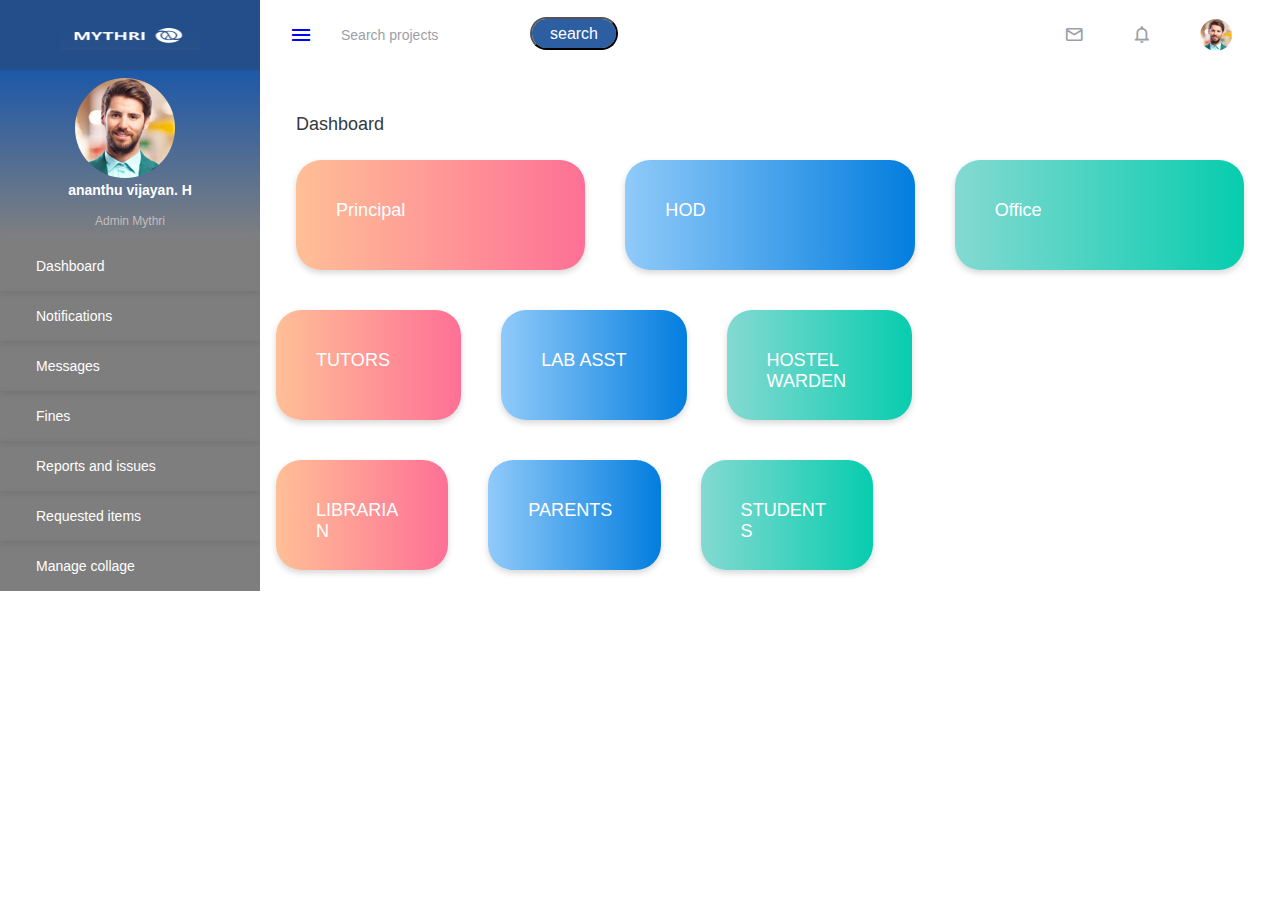
==== commit eb703400: "edits" ====
--- a/index.html
+++ b/index.html
@@ -4,7 +4,7 @@
     <!-- Required meta tags -->
     <meta charset="utf-8">
     <meta name="viewport" content="width=device-width, initial-scale=1, shrink-to-fit=no">
-    <title>Purple Admin</title>
+    <title>dashboard</title>
     <!-- plugins:css -->
     <link rel="stylesheet" href="assets/vendors/mdi/css/materialdesignicons.min.css">
     
